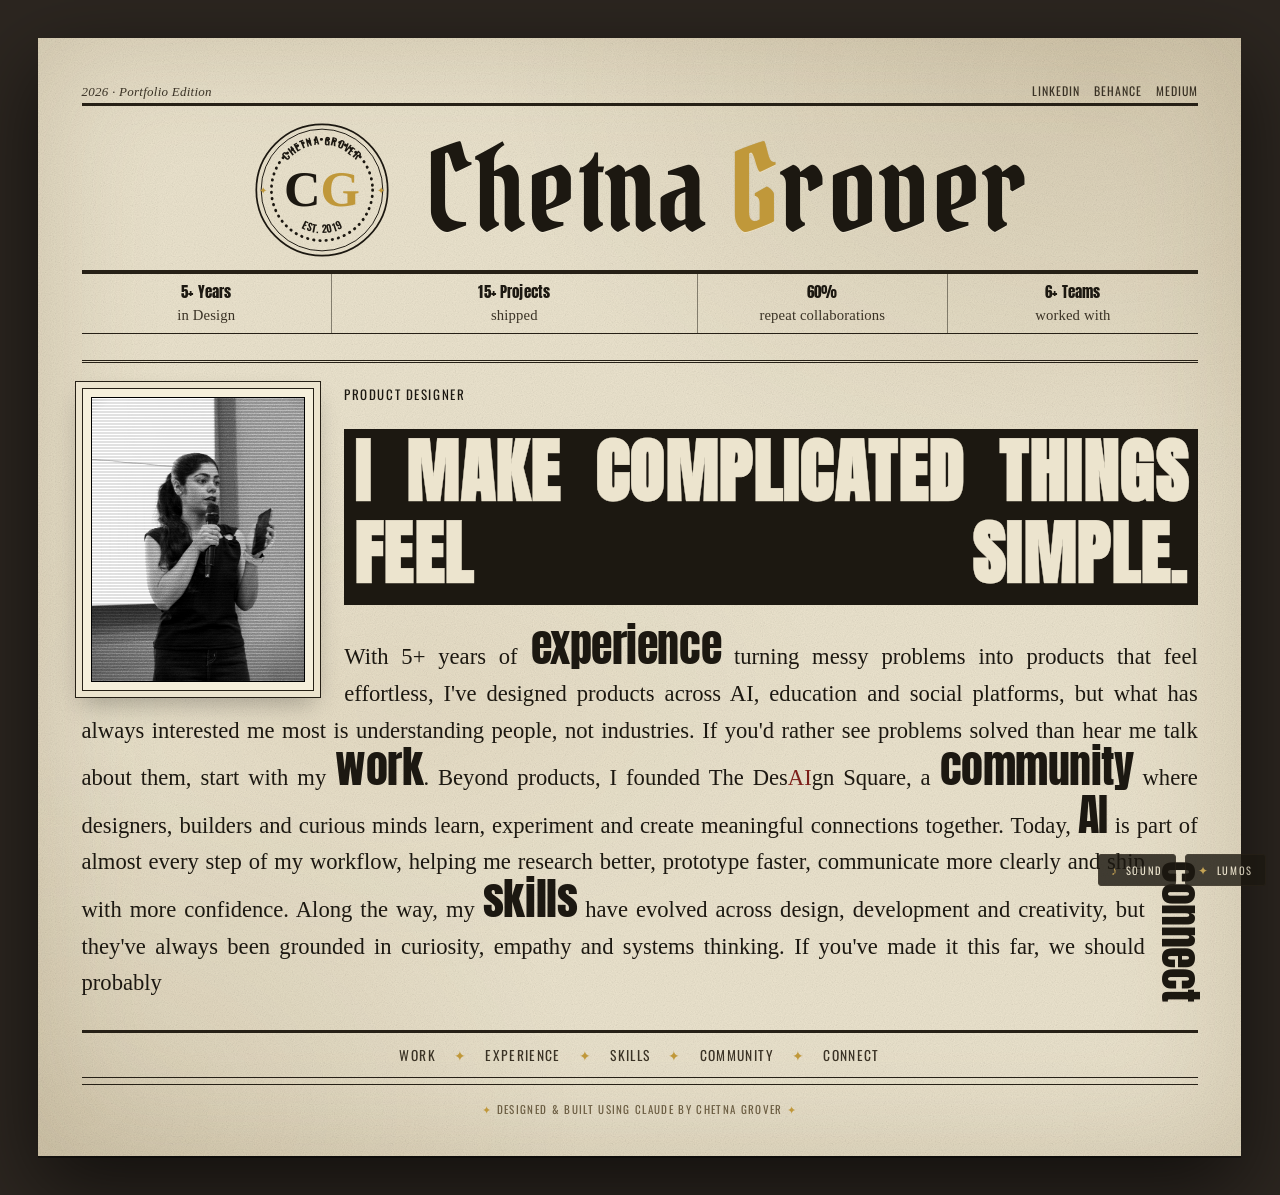
==== index.html @ 8e0775f3 "Widen the content cap so the closing line fills like the reference At the 1040px cap the tail wrappe" ====
<!DOCTYPE html>
<html lang="en">
<head>
<meta charset="UTF-8" />
<meta name="viewport" content="width=device-width, initial-scale=1.0" />
<title>Chetna Grover · Product Designer</title>
<meta name="description" content="Chetna Grover, product designer with 5+ years building digital products across startups. Founder of The DesAIgn Square; currently exploring AI prototyping." />
<link rel="preconnect" href="https://fonts.googleapis.com" />
<link rel="preconnect" href="https://fonts.gstatic.com" crossorigin />
<link rel="stylesheet" href="prophet.css?v=148" />
</head>
<body>
<main class="sheet">


  <!-- ================= HEADER: MASTHEAD + STATS ================= -->
  <header class="masthead">
    <div class="mast-micro">
      <span class="mm-left">2026 &middot; Portfolio Edition</span>
      <span class="mm-right">
        <a href="https://www.linkedin.com/in/chetnagrover/" target="_blank" rel="noopener">LinkedIn</a>
        <a href="https://www.behance.net/chetnagrover" target="_blank" rel="noopener">Behance</a>
        <a href="https://chetnagrover00.medium.com/" target="_blank" rel="noopener">Medium</a>
      </span>
    </div>
    <div class="nameplate">
      <a href="index.html" class="crest-link" aria-label="Chetna Grover, home"><span class="obj crest" style="width:clamp(64px,11.5vw,140px);height:auto" aria-hidden="true">
        <svg viewBox="0 0 130 130" class="cgseal">
          <defs>
            <path id="cgTop" d="M23,65 A42,42 0 0 1 107,65"/>
            <path id="cgBot" d="M25,65 A40,40 0 0 0 105,65"/>
          </defs>
          <circle class="ring" cx="65" cy="65" r="61"/>
          <circle class="ring thin" cx="65" cy="65" r="56.5"/>
          <circle class="beads" cx="65" cy="65" r="47"/>
          <text class="arc"><textPath href="#cgTop" startOffset="50%">CHETNA GROVER</textPath></text>
          <text class="arc"><textPath href="#cgBot" startOffset="50%">EST. 2019</textPath></text>
          <text class="star" x="10" y="65">✦</text>
          <text class="star" x="120" y="65">✦</text>
          <text class="mono" x="65" y="80">C<tspan class="g">G</tspan></text>
        </svg>
      </span></a>
      <h1><a class="mast-home" href="index.html">Chetna <span class="gild">G</span>rover</a></h1>
    </div>
    <div class="dateline">
      <div class="cell"><b>5+ Years</b><span class="sub">in Design</span></div>
      <div class="cell mid"><b>15+ Projects</b><span class="sub">shipped</span></div>
      <div class="cell"><b>60%</b><span class="sub">repeat collaborations</span></div>
      <div class="cell r"><b>6+ Teams</b><span class="sub">worked with</span></div>
    </div>
  </header>

  <!-- ================= THE FRONT PAGE - one flowing story ================= -->
  <section class="frontpage">

    <div class="frontlead">
     <figure class="photo figure fp-portrait">
        <div class="frame">
          <img class="living" src="me.jpg" alt="Chetna Grover speaking, mic in hand, at a DesAIgn Square session" />
        </div>
      </figure>
      <span class="kicker">Product Designer</span>
      <h2 class="lead-head"><span class="mark">I make complicated things feel simple.</span></h2>
      <div class="bigflow">
      <p class="ft">With 5+ years of <a class="huge" href="experience.html">experience</a> turning messy problems into products that feel effortless, I've designed products across AI, education and social platforms, but what has always interested me most is understanding people, not industries. If you'd rather see problems solved than hear me talk about them, start with my <a class="huge" href="projects.html">work</a>. Beyond products, I founded The Des<span style="color:var(--seal-red)">AI</span>gn Square, a <a class="huge" href="community.html">community</a> where designers, builders and curious minds learn, experiment and create meaningful connections together. Today, <a class="huge" href="ai.html">AI</a> is part of almost every step of my workflow, helping me research better, prototype faster, communicate more clearly and ship with more confidence. Along the way, my <a class="huge" href="skills.html">skills</a> have evolved across design, development and creativity, but they've always been grounded in curiosity, empathy and systems thinking. If you've made it this far, we should probably <a class="connect-portal" href="contact.html" aria-label="Connect, get in touch">connect</a></p>
      </div>
      <div class="clearall" aria-hidden="true"></div>
    </div>
  </section>

  <!-- ================= FOOTER ================= -->
  <nav class="indexbar" aria-label="More about me" style="margin-top:clamp(16px,2.4vw,28px)">
    <a href="projects.html">Work</a><span class="sep">✦</span>
    <a href="experience.html">Experience</a><span class="sep">✦</span>
    <a href="skills.html">Skills</a><span class="sep">✦</span>
    <a href="community.html">Community</a><span class="sep">✦</span>
    <a href="contact.html">Connect</a>
  </nav>

  <div class="colophon"><span class="star">✦</span> Designed &amp; built using Claude by Chetna Grover <span class="star">✦</span></div>

</main>
<script src="prophet.js?v=100" defer></script>
</body>
</html>
---- prophet.css ----
/* =====================================================================
   THE DAILY PROPHET - Portfolio Edition · shared stylesheet
   Chetna Grover · UI/UX Designer
   ---------------------------------------------------------------------
   Edit copy inside the HTML pages. Global look lives here.
   ===================================================================== */

@import url('https://fonts.googleapis.com/css2?family=Anton&family=Caveat:wght@400;600;700&family=Pirata+One&family=Old+Standard+TT:ital,wght@0,400;0,700;1,400&family=Oswald:wght@400;500;600;700&display=swap');

/* =====================================================================
   DESIGN SYSTEM - tokens
   ---------------------------------------------------------------------
   TYPE - three working voices, two reserved marks:
     --f-display  Anton .............. every large word (hero, headlines, nav)
     --f-serif    Old Standard TT .... body, taglines, drop-caps, emphasis
     --f-label    Oswald ............. small uppercase furniture (kickers, nav, buttons)
     --f-wordmark Pirata One ......... the masthead NAME only - a brand lockup
   COLOR - 2 papers · 3 inks (one hierarchy) · 1 rule · 2 accents (gold, red).
   The full reference lives in design-system.md.
   ===================================================================== */
:root{
  /* - Surfaces - */
  --paper:      #ece4ce;   /* base newsprint            */
  --paper-lit:  #f5efdb;   /* lifted paper / insets     */
  --paper-edge: #d6caa6;   /* stained torn edge         */

  /* - Ink : one text hierarchy (primary → tertiary) - */
  --ink:        #1c1811;   /* primary - headlines, key text */
  --ink-2:      #3a3225;   /* secondary - body copy         */
  --ink-3:      #6b5d42;   /* tertiary - captions, meta     */

  /* - Line - */
  --rule:       #262016;   /* every hairline & border   */

  /* - Accents : exactly two - */
  --gold:       #c0983a;   /* ornament: crest, stars, dividers, separators */
  --red:        #7c1f1a;   /* signal: the AI, wax seal, primary CTA */

  --measure: 1240px;         /* the page's fixed content width; it never grows past this. tuned so the
                                home closing line fills as a full justified row ending flush at "connect" */
  --cvw:     min(1vw, 11.3px); /* a vw unit that stops growing once content hits max-width, so type never over-scales on wide monitors */

  /* - Type - */
  --f-display:  "Anton", "Oswald", sans-serif;
  --f-serif:    "Old Standard TT", Georgia, "Times New Roman", serif;
  --f-label:    "Oswald", "Arial Narrow", sans-serif;
  --f-wordmark: "Pirata One", serif;

  /* ---- legacy aliases: map every old token onto the system above, so the
     whole codebase inherits the 3-voice / 2-accent system in one place ---- */
  --ink-soft:  var(--ink-2);
  --ink-faint: var(--ink-3);
  --oxblood:   var(--ink);        /* the redundant 4th near-black folds into ink */
  --seal-red:  var(--red);
  --f-mast:   var(--f-wordmark);
  --f-body:   var(--f-serif);
  --f-sc:     var(--f-label);
  --f-disp:   var(--f-serif);     /* was Playfair - now the one serif */
  --f-poster: var(--f-display);
  --f-slab:   var(--f-display);   /* was Alfa Slab - now Anton */
  --f-script: var(--f-serif);     /* Pinyon dropped - falls back to serif */
  --f-hand:   "Caveat", cursive;  /* handwriting - reserved for the easter-egg note */
}

*{box-sizing:border-box}
html{-webkit-text-size-adjust:100%}
body{
  margin:0;
  background:#2c2620;                /* dark desk the paper rests on */
  color:var(--ink);
  font-family:var(--f-body);
  font-size:19px;
  line-height:1.5;
  padding:clamp(14px,3vw,46px) clamp(10px,3vw,40px);
  -webkit-font-smoothing:antialiased;
  text-rendering:optimizeLegibility;
}

/* ---- the physical sheet ------------------------------------------- */
.sheet{
  position:relative;
  max-width:var(--measure);
  margin:0 auto;
  padding:clamp(20px,3.4vw,46px) clamp(18px,3.4vw,48px) clamp(28px,3vw,42px);
  background:
    /* stains + uneven aging */
    radial-gradient(120% 90% at 88% 4%, rgba(120,96,50,.16), transparent 42%),
    radial-gradient(90% 70% at 4% 96%, rgba(120,96,50,.14), transparent 46%),
    radial-gradient(60% 40% at 30% 60%, rgba(150,120,70,.06), transparent 60%),
    /* vignette to the torn edges */
    radial-gradient(140% 120% at 50% 50%, transparent 58%, rgba(90,70,38,.34)),
    var(--paper);
  box-shadow:
    0 2px 0 rgba(0,0,0,.35),
    0 30px 80px rgba(0,0,0,.6),
    inset 0 0 120px rgba(120,96,54,.22);
}
/* paper grain */
.sheet::before{
  content:"";position:absolute;inset:0;pointer-events:none;z-index:0;mix-blend-mode:multiply;opacity:.5;
  background-image:url("data:image/svg+xml,%3Csvg xmlns='http://www.w3.org/2000/svg' width='220' height='220'%3E%3Cfilter id='n'%3E%3CfeTurbulence type='fractalNoise' baseFrequency='0.9' numOctaves='2' stitchTiles='stitch'/%3E%3CfeColorMatrix type='saturate' values='0'/%3E%3C/filter%3E%3Crect width='100%25' height='100%25' filter='url(%23n)' opacity='0.5'/%3E%3C/svg%3E");
}
.sheet > *{position:relative;z-index:1}

/* ================= MASTHEAD ======================================== */
.masthead{text-align:center}
/* tiny incantation line above the wordmark */
.mast-micro{display:flex;align-items:baseline;justify-content:space-between;gap:1em;flex-wrap:wrap;
  font-family:var(--f-body);font-style:italic;color:var(--ink-soft);
  font-size:clamp(9px,calc(1.15 * var(--cvw)),13px);letter-spacing:.02em;padding-bottom:2px}
.mast-micro .the{font-family:var(--f-mast);font-style:normal;font-size:1.7em;line-height:.8;color:var(--ink)}
.mast-micro .mm-right{display:flex;gap:1.1em;font-style:normal}
.mast-micro .mm-right a{font-family:var(--f-sc);font-style:normal;text-transform:uppercase;
  letter-spacing:.08em;font-size:.92em;color:var(--ink-soft);text-decoration:none;
  border-bottom:1px solid transparent;transition:color .2s,border-color .2s}
.mast-micro .mm-right a:hover,.mast-micro .mm-right a:focus-visible{color:var(--seal-red);border-color:var(--seal-red)}
/* RETURN - a quiet "go back", matching the header links. Shown at every width on
   the pages that carry it; the home page has no return control and keeps its edition marker. */
.mast-micro .mm-ed{display:none}
.mast-return{display:inline-block;font-family:var(--f-sc);font-style:normal;text-transform:uppercase;
  letter-spacing:.08em;font-size:.92em;line-height:1;color:var(--ink-soft);text-decoration:none;
  border-bottom:1px solid transparent;transition:color .2s,border-color .2s,transform .18s ease}
.mast-return .rt-word::before{content:"\2190";margin-right:.5em;   /* a quiet back arrow */
  font-family:Georgia,"Times New Roman",serif;letter-spacing:0}
.mast-return:hover,.mast-return:focus-visible{color:var(--seal-red);border-color:var(--seal-red);transform:translateX(-3px)}
.mast-return .rt-dest{display:none}   /* label stays "RETURN" - no text change on hover */
.mast-return:focus-visible{outline:2px solid var(--gold);outline-offset:3px;border-bottom-color:transparent}

.nameplate{
  display:flex;align-items:center;justify-content:center;gap:clamp(10px,2.6vw,34px);
  border-top:3px solid var(--rule);border-bottom:3px solid var(--rule);
  padding:clamp(6px,1.2vw,14px) 0 clamp(4px,1vw,10px);
}
.crest{width:clamp(64px,11.5vw,140px);height:auto;flex:none;color:var(--ink)}
.crest .g{fill:var(--gold)}
/* the press-seal medallion - sized to stand with the nameplate */
.cgseal .ring{fill:none;stroke:currentColor;stroke-width:1.6}
.cgseal .ring.thin{stroke-width:.9}
.cgseal .beads{fill:none;stroke:currentColor;stroke-width:2.6;stroke-dasharray:.4 5.4;stroke-linecap:round}
.cgseal .arc{font-family:var(--f-label);font-weight:600;font-size:9.6px;letter-spacing:.5px;
  fill:currentColor;text-anchor:middle;text-transform:uppercase}
.cgseal .mono{font-family:var(--f-disp);font-weight:900;font-size:47px;fill:currentColor;text-anchor:middle}
.cgseal .mono .g{fill:var(--gold)}
.cgseal .star{font-size:9px;fill:var(--gold);text-anchor:middle;dominant-baseline:central}
.nameplate h1{
  margin:0;font-family:var(--f-mast);font-weight:400;
  font-size:clamp(40px,calc(10.4 * var(--cvw)),132px);line-height:.9;letter-spacing:.01em;
  color:var(--ink);
  text-shadow:0 1px 0 rgba(255,250,235,.35);
}
.nameplate h1 a.mast-home{color:inherit;text-decoration:none}
.nameplate h1 a.mast-home:hover .gild,.nameplate h1 a.mast-home:focus-visible .gild{color:var(--seal-red)}
.nameplate h1 .drop{color:var(--oxblood)}
.nameplate h1 .gild{color:var(--gold);text-shadow:0 1px 0 rgba(255,244,210,.5),0 0 1px rgba(120,90,20,.4)}

/* dateline strip under the nameplate */
.dateline{
  display:flex;flex-wrap:wrap;align-items:stretch;justify-content:space-between;
  border-top:1px solid var(--rule);border-bottom:1px solid var(--rule);
  font-family:var(--f-serif);font-size:clamp(11px,calc(1.3 * var(--cvw)),15.5px);letter-spacing:.01em;color:var(--ink-soft);
  margin-bottom:clamp(12px,2vw,26px);
}
.dateline .cell{padding:7px 10px;flex:1;min-width:120px}
.dateline .cell + .cell{border-left:1px solid rgba(36,31,22,.5)}
.dateline .cell b{font-family:var(--f-display);font-weight:400;color:var(--ink);letter-spacing:.01em}
.dateline .cell .sub{display:block}
.dateline .cell.mid{flex:1.5;text-align:center}

/* ================= RULES / DIVIDERS ================================ */
.rule{border:0;border-top:1px solid var(--rule);margin:0}
.rule.thick{border-top-width:3px}

/* ================= LABELS ========================================== */
.kicker{
  display:inline-block;font-family:var(--f-sc);letter-spacing:.2em;text-transform:uppercase;
  font-size:clamp(10px,calc(1.2 * var(--cvw)),13px);color:var(--oxblood);
}

/* ================= HEADLINES ======================================= */
.headline{
  font-family:var(--f-disp);font-weight:900;line-height:.94;color:var(--ink);
  letter-spacing:-.01em;margin:.12em 0 .1em;
  font-size:clamp(42px,calc(9.2 * var(--cvw)),116px);
}
.headline.mid{font-size:clamp(30px,calc(5.4 * var(--cvw)),68px)}
.headline .q{color:var(--oxblood)}
.deck{
  font-family:var(--f-body);font-style:italic;font-size:clamp(17px,calc(2.1 * var(--cvw)),23px);
  line-height:1.34;color:var(--ink-soft);max-width:52ch;margin:0 auto .2em;
}
.article{font-size:16.5px;line-height:1.56;color:var(--ink-soft);hyphens:auto;text-align:justify}
.article p{margin:0 0 .82em}
.article p + p{text-indent:1.2em}
.article a{color:var(--oxblood);text-underline-offset:2px}

/* ================= MOVING PHOTOGRAPH (signature) =================== */
.photo{
  position:relative;background:var(--paper-lit);
  border:1px solid var(--rule);
  box-shadow:0 0 0 6px var(--paper), 0 0 0 7px var(--rule), 0 12px 24px rgba(0,0,0,.28);
  padding:8px;
}
.photo .frame{position:relative;overflow:hidden;background:#100d08;
  border:1px solid #000;filter:grayscale(1) contrast(1.12) sepia(.32)}
.photo .frame img,.photo .frame svg{display:block;width:100%;height:auto}
/* real portrait photo - crop to a tidy portrait frame, kept on the face,
   and rendered in clean black & white (neutral, no sepia) */
.fp-portrait .frame{aspect-ratio:3/4;filter:grayscale(1) contrast(1.14) brightness(1.02)}
.fp-portrait .frame img{width:100%;height:100%;object-fit:cover;object-position:52% 20%}
.photo.fp-portrait:hover .frame{filter:grayscale(1) contrast(1.2) brightness(1.04)}
/* the "movement" - slow living sway on the portrait */
.photo .living{animation:sway 6.5s ease-in-out infinite;transform-origin:52% 55%}
/* film grain + old-photo scanlines over the frame */
.photo .frame::after{
  content:"";position:absolute;inset:0;pointer-events:none;mix-blend-mode:overlay;opacity:.5;
  background-image:url("data:image/svg+xml,%3Csvg xmlns='http://www.w3.org/2000/svg' width='140' height='140'%3E%3Cfilter id='g'%3E%3CfeTurbulence type='fractalNoise' baseFrequency='0.85' numOctaves='2'/%3E%3C/filter%3E%3Crect width='100%25' height='100%25' filter='url(%23g)'/%3E%3C/svg%3E");
  animation:grain .5s steps(3) infinite;
}
.photo .frame::before{
  content:"";position:absolute;inset:0;pointer-events:none;z-index:2;
  background:
    linear-gradient(rgba(0,0,0,0) 50%, rgba(0,0,0,.18) 50%) 0 0/100% 3px,
    radial-gradient(120% 90% at 50% 40%, transparent 55%, rgba(0,0,0,.5));
}

@keyframes sway{
  0%,100%{transform:translate(0,0) rotate(0deg) scale(1.05)}
  20%{transform:translate(-2.4%,1%) rotate(-1.1deg) scale(1.08)}
  45%{transform:translate(1%,-1.4%) rotate(.5deg) scale(1.06)}
  70%{transform:translate(2.2%,.9%) rotate(1.1deg) scale(1.075)}
  88%{transform:translate(-.8%,-.6%) rotate(-.4deg) scale(1.06)}}
@keyframes grain{0%{transform:translate(0,0)}20%{transform:translate(-4%,3%)}
  40%{transform:translate(3%,-2%)}60%{transform:translate(-2%,4%)}80%{transform:translate(4%,-3%)}
  100%{transform:translate(0,0)}}

/* ================= FRONT-PAGE LEAD GRID =========================== */
.lead{display:grid;grid-template-columns:minmax(0,320px) 1fr;gap:clamp(18px,2.4vw,34px);
  align-items:start;padding-top:clamp(12px,1.6vw,20px)}
.lead .figure{align-self:start}
/* essay variant (Editor's Column): wide article + narrow sidebar, desktop only.
   Below 820 it falls back to the stacked .lead rule automatically. */
@media (min-width:821px){ .lead.essay{grid-template-columns:1.7fr 1fr} }

/* ================= INDEX BAR (footer pointers) ==================== */
.indexbar{display:flex;flex-wrap:wrap;align-items:baseline;justify-content:center;gap:6px 18px;
  border-top:3px solid var(--rule);border-bottom:1px solid var(--rule);
  margin-top:clamp(18px,2.4vw,26px);padding:12px 6px;
  font-family:var(--f-sc);letter-spacing:.1em;text-transform:uppercase;font-size:clamp(11px,calc(1.2 * var(--cvw)),14px)}
.indexbar a{color:var(--ink-soft);text-decoration:none;white-space:nowrap}
.indexbar a:hover{color:var(--oxblood)}
.indexbar .sep{color:var(--gold)}

/* ================= GENERIC ARTICLE PAGE LAYOUT ==================== */
.pagehead{text-align:center;padding:clamp(6px,1vw,12px) 0 clamp(10px,1.6vw,18px)}
.masonry{display:grid;grid-template-columns:repeat(2,1fr);gap:clamp(20px,2.4vw,34px)}
.card{border-top:2px solid var(--rule);padding-top:12px}
.card .ct{font-family:var(--f-disp);font-weight:900;font-size:clamp(20px,calc(2.4 * var(--cvw)),26px);
  line-height:1.02;margin:0 0 .18em}
.card p{margin:0 0 .6em;font-size:16px;line-height:1.5;color:var(--ink-soft)}
.card a{color:var(--oxblood)}

/* skills ledger */
.ledger{display:grid;grid-template-columns:repeat(3,1fr);gap:0;border:2px solid var(--rule)}
.ledger h4{font-family:var(--f-sc);letter-spacing:.14em;text-transform:uppercase;color:var(--oxblood);
  font-size:13px;margin:0 0 .5em;border-bottom:1px solid var(--rule);padding-bottom:6px}
.ledger ul{list-style:none;margin:0;padding:0}
.ledger li{padding:6px 0;border-bottom:1px dotted rgba(36,31,22,.4);font-size:16.5px;
  display:flex;justify-content:space-between;align-items:baseline;gap:10px}
.ledger li:last-child{border-bottom:0}
.owl-list{list-style:none;margin:0;padding:0}
.owl-list li{border-bottom:1px solid rgba(36,31,22,.4);padding:14px 0}
.owl-list li:first-child{border-top:1px solid rgba(36,31,22,.4)}
.owl-list a{display:flex;justify-content:space-between;align-items:baseline;gap:14px;
  text-decoration:none;color:var(--ink)}
.owl-list .ll{font-family:var(--f-disp);font-weight:900;font-size:clamp(19px,calc(2.2 * var(--cvw)),24px)}
.owl-list li:hover .ll{color:var(--oxblood)}
.owl-list a::after{content:"☞";color:var(--oxblood);font-size:1.2em;opacity:0;transition:.2s}
.owl-list li:hover a::after{opacity:1}

/* wax seal */
.seal{width:118px;height:118px;margin:0 auto;position:relative;display:grid;place-items:center;
  border-radius:50%;color:var(--paper-lit);
  background:radial-gradient(circle at 38% 32%, #a23029, #7c1f1a 60%, #5c1512 100%);
  box-shadow:0 8px 20px rgba(60,10,8,.5), inset 0 3px 8px rgba(255,180,160,.4), inset 0 -8px 14px rgba(0,0,0,.4);
  font-family:var(--f-mast);font-size:44px;text-shadow:0 1px 1px rgba(0,0,0,.4);
  transform:rotate(-6deg)}
.seal::before{content:"";position:absolute;inset:9px;border-radius:50%;
  border:1.5px dashed rgba(255,220,210,.35)}

/* pull quote */
.pull{font-family:var(--f-disp);font-weight:700;font-style:italic;font-size:clamp(20px,calc(2.6 * var(--cvw)),30px);
  line-height:1.16;color:var(--ink);text-align:center;
  border-top:3px double var(--rule);border-bottom:3px double var(--rule);
  padding:.7em 0;margin:1em 0}

/* colophon */
.colophon{text-align:center;font-family:var(--f-sc);letter-spacing:.1em;text-transform:uppercase;
  font-size:11px;color:var(--ink-faint);padding-top:16px;margin-top:6px;border-top:1px solid var(--rule)}
.colophon .star{color:var(--gold)}
.center{text-align:center}
.spread{display:flex;justify-content:space-between;align-items:center;gap:14px;flex-wrap:wrap}

/* ================= HEADLINE-AS-NAVIGATION ========================= */
/* The front page IS the menu: each big bold headline is a link to a page. */
.story{position:relative;display:block;text-decoration:none;color:var(--ink);
  transition:background .25s}
.story .go{display:inline-flex;align-items:center;gap:7px;margin-top:.5em;
  font-family:var(--f-sc);letter-spacing:.14em;text-transform:uppercase;font-size:12px;color:var(--ink);
  border-bottom:1px solid var(--oxblood);padding-bottom:2px;transition:gap .2s}
.story .go::after{content:"☞";color:var(--oxblood)}
.story:hover .go{gap:12px}
.story:focus-visible{outline:2px solid var(--oxblood);outline-offset:3px}

/* ================= EXPRESSIVE DISPLAY TYPE ======================= */
/* Mixed-face, scattered headlines: wood-type + serif + script + outline. */
.exhead{color:var(--ink);line-height:.94;letter-spacing:-.005em;margin:.04em 0 .14em}
.exhead .l{display:block}
.exhead .md,.exhead .sm{line-height:1.04;margin:.04em 0}
.exhead .poster{font-family:var(--f-poster);font-weight:400;text-transform:uppercase;letter-spacing:.006em}
.exhead .serif{font-family:var(--f-disp);font-weight:900;text-transform:uppercase}
.exhead .script{font-family:var(--f-script);font-weight:400;color:var(--gold);letter-spacing:0;line-height:1}
.exhead .outline{color:transparent;-webkit-text-stroke:2.5px var(--ink);text-stroke:2.5px var(--ink)}
.exhead .lg{font-size:clamp(30px,calc(5 * var(--cvw)),70px)}
.exhead .sm{font-size:clamp(17px,calc(2.2 * var(--cvw)),28px)}
@media (max-width:520px){
  .exhead .outline{-webkit-text-stroke-width:1.6px;text-stroke-width:1.6px}
}

/* ---- EVIDENCE: images recovered by the investigation ---- */
.artifact{position:relative;background:var(--paper-lit);border:1px solid var(--rule);padding:9px;
  box-shadow:0 7px 18px rgba(40,30,16,.2);break-inside:avoid;margin:.2em 0 1.1em}
.artifact.tilt{transform:rotate(-1.6deg)}
.artifact figcaption{font-family:var(--f-body);font-style:italic;font-size:13px;color:var(--ink-faint);
  padding:8px 3px 2px;line-height:1.32}
.artifact figcaption b{font-family:var(--f-sc);font-style:normal;text-transform:uppercase;letter-spacing:.08em;
  font-size:11px;color:var(--ink);display:block}
/* a brass paperclip / pin holding the evidence */
.artifact .clip{position:absolute;top:-11px;left:22px;width:16px;height:34px;border:2.5px solid #9a8a63;
  border-radius:8px;background:transparent;transform:rotate(12deg);z-index:3;
  box-shadow:0 1px 2px rgba(0,0,0,.3)}

/* handwritten margin / correction note */
.hand{font-family:var(--f-hand);font-weight:600;color:var(--seal-red);font-size:20px;line-height:1.1;
  transform:rotate(-3deg);display:inline-block}

/* photographs come alive when looked at (the Prophet's signature) */
.photo{cursor:default}
.photo:hover .frame .living{animation-duration:3s}
.photo:hover .frame{filter:grayscale(1) contrast(1.18) sepia(.24)}

/* the expressive hero assembles line-by-line on load */
@media (prefers-reduced-motion:no-preference){
  .inv-headline .l{animation:riseIn .8s cubic-bezier(.2,.8,.2,1) both}
  .inv-headline .l:nth-child(1){animation-delay:.5s}
  .inv-headline .l:nth-child(2){animation-delay:.66s}
  .inv-headline .l:nth-child(3){animation-delay:.82s}
}

/* =====================================================================
   NAVIGATION PORTALS - dramatic newspaper typography that IS the nav.
   A paragraph introduces the idea; the portal celebrates it, elsewhere.
   ===================================================================== */
.portal{-webkit-column-span:all;column-span:all;display:block;text-decoration:none;color:var(--ink);
  position:relative;margin:.7em 0 .8em;padding:12px 0;transition:color .2s}
.portal:focus-visible{outline:2px solid var(--gold);outline-offset:6px}

.bigflow{position:relative;margin-top:clamp(8px,1.2vw,14px);
  border-top:1px solid var(--rule);padding-top:clamp(14px,1.9vw,22px)}
/* the prose - a shorter, airier measure, like reading a newspaper */
.bigflow .ft{margin:0;font-family:var(--f-body);
  font-size:clamp(18px,calc(2 * var(--cvw)),23px);line-height:1.62;text-align:justify;text-align-last:justify;hyphens:auto;color:var(--ink)}
/* an invisible float dropped to the paragraph's foot: only the last lines wrap around it,
   leaving the bottom-right pocket for the vertical "connect" word (sized/placed by JS) */
.connect-shim{float:right;visibility:hidden;pointer-events:none;width:1px;height:1px}
.bigflow .ft b{font-weight:700}

/* a photo floated into the text */
.fp-portrait{float:left;width:clamp(148px,18vw,208px);margin:7px 24px 8px 0}

/* the giant inline navigation words */
/* editorial nav words - printed ink, not hyperlinks. On hover the ink
   presses into the paper: no colour, no underline, no glow - a whisper of
   spread + a finger-press dimple. Release eases back slower than the press. */
.huge{font-family:var(--f-slab);font-weight:400;color:var(--ink);text-decoration:none;
  line-height:.82;letter-spacing:-.01em;white-space:nowrap;position:relative;
  display:inline-block;vertical-align:baseline;transform-origin:50% 62%;
  font-size:clamp(1.65em,calc(3.9 * var(--cvw)),2.85em);
  text-shadow:.006em 0 0 rgba(120,60,40,.05), -.005em .004em 0 rgba(40,55,95,.045);
  transition:transform .34s ease, text-shadow .34s ease}
.huge::before{content:"";position:absolute;left:-.16em;right:-.16em;top:.02em;bottom:.05em;z-index:-1;
  pointer-events:none;border-radius:47% 45% 46% 48%;
  background:radial-gradient(60% 56% at 50% 56%, rgba(46,34,16,.06), rgba(46,34,16,0) 72%);
  opacity:0;transition:opacity .34s ease}
.huge:hover{transform:scale(1.016) scaleY(.986) rotate(-.3deg);
  text-shadow:0 0 .02em currentColor, .007em 0 0 rgba(120,60,40,.08), -.006em .005em 0 rgba(40,55,95,.06);
  transition:transform .22s ease, text-shadow .22s ease}
.huge:hover::before{opacity:1;transition:opacity .22s ease}
.huge:focus-visible{outline:2px solid var(--gold);outline-offset:3px}
/* letterpress texture on the big editorial type - only once JS confirms the filter */
.inked .nameplate h1,
.inked .lead-head,
.inked .huge,
.inked .connect-portal{filter:url(#ink-press)}
@media (prefers-reduced-motion: reduce){
  .huge:hover,.connect-portal:hover{transform:none}
  .huge:hover::before,.connect-portal:hover::before{opacity:0}
}

/* front page: image floats left, CONNECT floats right into the bottom
   corner, prose wraps around both - one gap-free broadsheet block. */
.frontlead{border-top:3px double var(--rule);
  padding-top:clamp(14px,1.8vw,22px);margin-top:6px}
.frontlead::after{content:"";display:block;clear:both}
.frontlead .fp-portrait{float:left;width:clamp(168px,20vw,232px);
  margin:.15em clamp(20px,2.4vw,34px) .5em 0}
.frontlead .kicker{display:block;margin-bottom:5px;text-align:left}
.lead-head{display:flow-root;font-family:var(--f-slab);text-transform:uppercase;color:var(--ink);
  font-size:clamp(38px,calc(6.2 * var(--cvw)),86px);line-height:1.18;letter-spacing:.02em;
  text-align:justify;text-align-last:justify;text-justify:inter-character;margin:.35em 0 .34em}
.lead-head .mark{-webkit-text-stroke:.4px var(--paper)}
/* marker-highlight - heading reversed out of ink blocks; box-shadow spread keeps
   the block around the text without shifting the heading's placement */
.lead-head .mark{background:var(--ink);color:var(--paper);display:block;
  padding:.03em .14em .12em;
  -webkit-box-decoration-break:clone;box-decoration-break:clone}
/* CONNECT - the closing portal: vertical, in the bottom-right corner.
   A hidden shim float (JS) carves a pocket so the last lines wrap around it
   and the reader flows from "…we should probably" straight into "connect". */
.connect-portal{position:absolute;right:0;bottom:0;writing-mode:vertical-rl;text-orientation:mixed;
  font-family:var(--f-slab);text-decoration:none;transform-origin:60% 50%;
  color:var(--ink);line-height:.82;letter-spacing:-.01em;
  font-size:clamp(1.65em,calc(3.9 * var(--cvw)),2.85em);
  margin:0;
  text-shadow:.006em 0 0 rgba(120,60,40,.05), -.005em .004em 0 rgba(40,55,95,.045);
  transition:transform .34s ease, text-shadow .34s ease}
.connect-portal::before{content:"";position:absolute;left:.02em;right:.05em;top:-.14em;bottom:-.14em;z-index:-1;
  pointer-events:none;border-radius:46% 48% 45% 47%;
  background:radial-gradient(56% 60% at 46% 50%, rgba(46,34,16,.06), rgba(46,34,16,0) 72%);
  opacity:0;transition:opacity .34s ease}
.connect-portal:hover{transform:scale(1.016) scaleX(.986) rotate(-.3deg);
  text-shadow:0 0 .02em currentColor, .007em 0 0 rgba(120,60,40,.08), -.006em .005em 0 rgba(40,55,95,.06);
  transition:transform .22s ease, text-shadow .22s ease}
.connect-portal:hover::before{opacity:1;transition:opacity .22s ease}
.frontlead .bigflow{border-top:0;padding-top:0;margin-top:clamp(6px,1vw,12px)}
/* the closing line reads straight into the vertical CONNECT. At the capped
   width the last row fills as a full justified line ending flush at the word
   (text-align-last:justify, inherited). On narrower windows the sheet shrinks
   and the tail can drop to a lone "probably" that justify cannot stretch, so
   there we right-align it instead - it still lands flush against CONNECT. */
@media (min-width:761px) and (max-width:1160px){ .frontlead .bigflow .ft{text-align-last:right} }
.clearall{clear:both}
@media (max-width:760px){
  .frontlead{display:flex;flex-direction:column;padding-top:clamp(10px,3vw,16px)}
  .frontlead .fp-portrait{order:1;float:none;width:100%;max-width:232px;margin:0 auto clamp(14px,4vw,22px);align-self:center}
  .frontlead .kicker{order:2;margin-bottom:2px}
  .frontlead .lead-head{order:3;margin:.1em 0 .3em}
  .frontlead .bigflow{order:4}
  .bigflow .ft{padding-right:0}
  /* on phones the vertical portal reads awkwardly, so connect flows inline
     as the final emphasis word right after "…we should probably" */
  .connect-portal{float:none;position:static;display:inline-block;writing-mode:horizontal-tb;
    vertical-align:baseline;margin:0;
    font-size:clamp(1.65em,calc(3.9 * var(--cvw)),2.85em)}
}

@media (max-width:700px){
  .bigflow .ft{text-align:left;text-align-last:auto;hyphens:manual;line-height:1.78;max-width:none}
  .fp-portrait,.fp-artimg{width:132px;margin-bottom:6px}
}

/* =====================================================================
   DENSE FRONT PAGE - one broadsheet sheet, taken in almost at a glance.
   Portrait, story, navigation-as-headlines, image, quote & note all
   coexist in a tight grid - dense, not long.
   ===================================================================== */
/* ---- mobile: even 2×2 stats + unobtrusive ambient controls ---- */
@media (max-width:760px){
  /* the four stats as an even 2×2 grid, in reading order:
     [5+ Years, 15+ Projects] / [60%, 6+ Teams] */
  .masthead .dateline{display:grid;grid-template-columns:1fr 1fr;
    margin-bottom:clamp(10px,2.6vw,18px);text-align:center}
  .masthead .dateline .cell{flex:none;min-width:0;padding:8px 10px;
    display:flex;flex-direction:column;justify-content:center;border-left:0}
  .masthead .dateline .cell:nth-child(odd){border-right:1px solid rgba(36,31,22,.32)}   /* left column */
  .masthead .dateline .cell:nth-child(n+3){border-top:1px solid rgba(36,31,22,.32)}     /* bottom row  */
}

.frontpage{margin-top:4px}
.wellcol{min-width:0;padding:18px clamp(16px,2.2vw,30px) 4px 0}

/* two stories side by side inside the well */
.twoup{display:grid;grid-template-columns:1fr 1fr;gap:0;
  border-top:1px solid var(--rule);margin-top:16px;padding-top:4px}
.twoup > .story{padding:14px 0}
.twoup > .story:first-child{padding-right:clamp(14px,1.8vw,22px)}
.twoup > .story:last-child{border-left:1px solid rgba(36,31,22,.42);padding-left:clamp(14px,1.8vw,22px)}

/* small standalone editorial ornament (fleuron), not fantasy */
.fleuron{color:var(--gold);text-align:center;font-size:15px;padding:6px 0}

/* ================= ICONIC OBJECTS (engraved ink ornaments) ======== */
.obj{display:inline-block;color:var(--ink);vertical-align:middle}
.obj svg{display:block;width:100%;height:100%;overflow:visible}
.obj svg [fill=none],.obj svg .ln{fill:none;stroke:currentColor;stroke-width:2.4;
  stroke-linecap:round;stroke-linejoin:round}
.obj svg .fill{fill:currentColor;stroke:none}
.obj svg .g{fill:var(--gold);stroke:none}

/* ================= "CONTINUED / TURN OVER" DEVICES =============== */
.contbox{border:2px solid var(--rule);text-align:center;padding:12px 14px;
  font-family:var(--f-disp);font-weight:900;line-height:1.05;font-size:clamp(17px,calc(2 * var(--cvw)),22px);
  color:var(--ink)}
.contbox a{color:var(--oxblood);text-decoration:none}
.contbox .sm{display:block;font-family:var(--f-sc);font-weight:400;letter-spacing:.16em;
  text-transform:uppercase;font-size:11px;color:var(--ink-faint);margin-bottom:5px}

/* ================= RESPONSIVE ===================================== */
@media (max-width:900px){
  .wellcol{padding:16px 0 4px}
}
@media (max-width:620px){
  .twoup{grid-template-columns:1fr}
  .twoup > .story:first-child{padding-right:0;border-bottom:1px solid rgba(36,31,22,.42)}
  .twoup > .story:last-child{border-left:0;padding-left:0}
}
@media (max-width:820px){
  body{font-size:18px;padding:8px}
  .lead{grid-template-columns:1fr}
  .lead .figure{max-width:360px;margin:0 auto}
  .masonry{grid-template-columns:1fr}
  .ledger{grid-template-columns:1fr}
  .dateline .cell.mid{order:-1;flex-basis:100%}
}
@media (max-width:600px){
  /* justified columns river badly on phones - read left-aligned instead */
  .article{text-align:left;hyphens:manual}
}

@media (prefers-reduced-motion:reduce){
  .photo .living,.photo .frame::after,.blink{animation:none}
  *{scroll-behavior:auto}
}

/* ================= ACCENT TUNING (gold reserved, per the plates) === */
/* Body ink carries the design; gold appears only where the paper gilds. */
.story .go{border-bottom-color:var(--gold)}
.story .go::after{color:var(--gold)}
.indexbar a:hover{color:var(--gold)}
.article a,.card a,.boxed a,.contbox a{color:var(--ink);
  text-decoration:underline;text-decoration-color:var(--gold);text-decoration-thickness:1px;text-underline-offset:2px}
.owl-list li:hover .ll{color:var(--gold)}
.seal{background:radial-gradient(circle at 38% 32%, #a23029, var(--seal-red) 60%, #5c1512 100%)}
/* Oswald labels are condensed - a touch less tracking reads better */
.kicker,.byline,.paper-nav a,.teaser .tk,.teaser .more,.owlbtn,.backlink,
.dinkus,.obj-kicker,.ledger h4,.crosshead,.adbox .adtag,.classmini .ct,
.weatherbox .wt,.crossword .ct,.colophon{letter-spacing:.12em}

/* =====================================================================
   LUMOS - dark-parchment mode, a wand light, a wand cursor
   + hover-reveal annotations + page-turn transitions (built in prophet.js)
   ===================================================================== */
body{transition:background-color .6s ease}
.sheet{transition:box-shadow .6s ease}

/* Lumos = a dark room. The whole page goes dark; only the area the wand
   points at is revealed. The paper keeps its real (light) colours, so the
   wand feels like a torch sweeping across an actual newspaper. Pure delight. */
#lumos-veil{position:fixed;inset:0;z-index:45;pointer-events:none;opacity:0;transition:opacity .55s ease;
  background:radial-gradient(circle 210px at var(--mx,50%) var(--my,50%),
    rgba(8,6,4,0) 64px, rgba(8,6,4,.5) 126px, rgba(5,4,3,.988) 206px)}
body.lumos #lumos-veil{opacity:1}
body.lumos #lumos-toggle{border-color:var(--gold);box-shadow:0 0 14px rgba(226,189,102,.5)}

/* the wand cursor (in Lumos) */
body.lumos, body.lumos a, body.lumos button, body.lumos .portal{
  cursor:url("data:image/svg+xml,%3Csvg xmlns='http://www.w3.org/2000/svg' width='30' height='30'%3E%3Cline x1='5' y1='25' x2='23' y2='7' stroke='%23caa24c' stroke-width='2.6' stroke-linecap='round'/%3E%3Ccircle cx='23' cy='7' r='2.7' fill='%23ffe9b0'/%3E%3C/svg%3E") 23 7, auto}

/* the warm pool of wand-light (JS moves it) */
#wandlight{position:fixed;left:50%;top:50%;width:min(64vw,640px);aspect-ratio:1;margin:0;
  transform:translate(-50%,-50%);border-radius:50%;pointer-events:none;z-index:40;opacity:0;
  transition:opacity .55s ease;mix-blend-mode:screen;
  background:radial-gradient(circle, rgba(255,224,164,.34), rgba(255,190,95,.12) 28%, transparent 60%)}
body.lumos #wandlight{opacity:1}

/* the Lumos toggle */
#lumos-toggle{position:fixed;bottom:14px;right:14px;z-index:70;display:inline-flex;align-items:center;gap:7px;
  font-family:var(--f-sc);letter-spacing:.16em;text-transform:uppercase;font-size:10.5px;
  color:var(--paper);background:var(--ink);border:1px solid var(--rule);border-radius:3px;padding:7px 12px;
  cursor:pointer;opacity:.8;transition:opacity .2s,background .5s,color .5s}
#lumos-toggle:hover{opacity:1}
#lumos-toggle .ico{color:var(--gold);font-size:12px;line-height:1}

/* the ambient-sound mute control (beside Lumos, bottom-right) */
#sound-toggle{position:fixed;bottom:14px;right:104px;z-index:70;display:inline-flex;align-items:center;gap:7px;
  font-family:var(--f-sc);letter-spacing:.16em;text-transform:uppercase;font-size:10.5px;
  color:var(--paper);background:var(--ink);border:1px solid var(--rule);border-radius:3px;padding:7px 12px;
  cursor:pointer;opacity:.62;transition:opacity .2s,background .5s,color .5s}
#sound-toggle:hover{opacity:1}
#sound-toggle.on{opacity:.82}
#sound-toggle .ico{position:relative;color:var(--ink-soft);font-size:12px;line-height:1}
#sound-toggle.on .ico{color:var(--gold)}
#sound-toggle:not(.on) .ico::after{content:"";position:absolute;left:-2px;top:50%;width:17px;height:1.5px;
  background:var(--seal-red);transform:rotate(-22deg);transform-origin:center}
body.lumos #sound-toggle.on{border-color:var(--gold);box-shadow:0 0 12px rgba(226,189,102,.4)}

/* mobile: shrink the ambient toggles, split them to opposite bottom corners so
   neither floats over the reading column, and give the page room so the end of
   the content clears them */
@media (max-width:760px){
  #sound-toggle,#lumos-toggle{bottom:10px;font-size:9px;padding:5px 9px;letter-spacing:.12em;opacity:.6}
  #lumos-toggle{right:10px}
  #sound-toggle{left:10px;right:auto}
  .sheet{padding-bottom:clamp(54px,15vw,70px)}
}

/* ===== editorial page-turn (a folding paper leaf, driven by JS) ===== */
/* the paper veil that lets the surrounding page fade to texture as a headline is chosen */
#turnfade{position:fixed;inset:0;z-index:80;pointer-events:none;opacity:0;
  background:var(--paper-lit);
  background-image:radial-gradient(120% 82% at 50% 32%, transparent 52%, rgba(60,45,20,.07));
  transition:opacity .34s ease}
body.turning #turnfade{opacity:.52}

/* the clicked headline: a quick press, then it grows into the focus, lifted
   above the fading page (no colour change - it is still ink on paper) */
.turn-press{position:relative;z-index:84;transform:scale(.965) !important;
  transition:transform .12s ease !important}
.turn-grow{position:relative;z-index:84;transform:scale(1.12) !important;
  transition:transform .24s cubic-bezier(.3,.7,.2,1) !important}
.turn-grow::before{opacity:0 !important}

/* the newspaper leaf that folds over / peels away on its left spine.
   Parked invisible (opacity:0) and shown instantly while a turn is in flight,
   so there is never a fade - only the fold. */
#pageturn{position:fixed;inset:0;z-index:92;pointer-events:none;opacity:0;
  transform-origin:0% 50%;transform:perspective(1800px) rotateY(-104deg);
  background:linear-gradient(100deg, rgba(0,0,0,.13), rgba(0,0,0,0) 15%), var(--paper-lit)}
#pageturn.down{opacity:1;box-shadow:0 0 70px rgba(20,14,6,.26)}
/* faint printed-column rules + a soft sheen so the leaf reads as newsprint, not a blank card */
#pageturn::before{content:"";position:absolute;inset:0;pointer-events:none;opacity:.5;
  background:
    repeating-linear-gradient(90deg, rgba(60,45,20,.05) 0 1px, rgba(60,45,20,0) 1px 33.33%),
    linear-gradient(116deg, rgba(255,251,240,.32), rgba(255,251,240,0) 42%)}
/* a shadow that gathers along the spine as the page bends */
#pageturn::after{content:"";position:absolute;inset:0;pointer-events:none;
  background:linear-gradient(100deg, rgba(20,14,6,.20), rgba(20,14,6,0) 32%)}

/* step 5 - the arrived page settles like paper coming to rest */
@keyframes paperSettle{0%{transform:translateY(-3px)}62%{transform:translateY(1px)}100%{transform:translateY(0)}}
body.settling .sheet{animation:paperSettle .15s ease-out}
@media (prefers-reduced-motion: reduce){ body.settling .sheet{animation:none} }

@media (prefers-reduced-motion:reduce){
  #wandlight{display:none}
}

/* ================= MOTION: the paper prints in ==================== */
/* Micro-interactions that make the hidden navigation discoverable, and an
   orchestrated page-load "printing" sequence. All disabled for reduced-motion. */

/* --- hover: every gateway earns a clear, quiet affordance --- */
.story .kick,.story .go,.adbox,.classmini a,.owl-list .ll{transition:color .2s ease, gap .2s ease, background .25s ease, transform .25s ease}
.twoup > .story:hover,.wellcol > .story.sm:hover,.railcol .story:hover{background:rgba(120,96,50,.07)}
.card{transition:border-color .25s ease}
.card:hover{border-top-color:var(--gold)}

/* --- scroll reveal (JS adds .js on <html>, .in when in view) --- */
.js .reveal{opacity:0;transform:translateY(16px)}
.js .reveal.in{opacity:1;transform:none;
  transition:opacity .7s ease, transform .7s cubic-bezier(.2,.82,.2,1)}

@media (prefers-reduced-motion:no-preference){
  /* the sheet lands on the desk */
  .sheet{animation:paperIn .7s cubic-bezier(.2,.7,.2,1) both}
  /* the masthead stamps in like fresh ink */
  .masthead .nameplate{animation:stampIn .85s cubic-bezier(.2,.8,.2,1) both .12s}
  .masthead .mast-micro{animation:fadeIn .8s ease both .38s}
  .masthead .dateline{animation:fadeIn .7s ease both .58s}
  /* a rule draws across under the masthead / page head */
  .masthead + .rule,.pagehead + .rule.thick{transform-origin:left center;animation:drawRule .7s cubic-bezier(.5,0,.2,1) both .5s}
  /* interior page heads rise in staggered */
  .pagehead .kicker{animation:riseIn .7s cubic-bezier(.2,.8,.2,1) both .15s}
  .pagehead .headline{animation:riseIn .8s cubic-bezier(.2,.8,.2,1) both .26s}
  .pagehead .deck{animation:riseIn .8s cubic-bezier(.2,.8,.2,1) both .4s}
}
@keyframes paperIn{from{opacity:0;transform:translateY(14px) scale(.994)}to{opacity:1;transform:none}}
@keyframes stampIn{0%{opacity:0;transform:translateY(-9px) scale(1.05);filter:blur(1.6px)}
  55%{opacity:1;filter:blur(0)}100%{opacity:1;transform:none}}
@keyframes fadeIn{from{opacity:0}to{opacity:1}}
@keyframes riseIn{from{opacity:0;transform:translateY(15px)}to{opacity:1;transform:none}}
@keyframes drawRule{from{transform:scaleX(0)}to{transform:scaleX(1)}}

/* ================= PRINT ========================================== */
@media print{
  body{background:#fff;padding:0}
  .sheet{box-shadow:none;max-width:none}
  .sheet::before,.photo .frame::after,.photo .frame::before{display:none}
  .teaser:hover{background:none}
}

/* ===================================================================
   ANONYMOUS TIP - an owl drops a sealed note onto the front page.
   The envelope rests inside the article; click to unfold the letter.
   =================================================================== */
.anon-note{position:absolute;top:42%;left:45%;z-index:40;
  --w:clamp(148px,17vw,206px);--rot:-4deg;width:var(--w);
  opacity:0;visibility:hidden;transition:opacity .8s ease;
  perspective:760px}
.anon-note.placed{opacity:1;visibility:visible}
.anon-note.dismiss{opacity:0}

.anon-env{position:relative;width:var(--w);height:calc(var(--w) * .66);
  transform:rotate(var(--rot));transform-origin:50% 62%;
  transition:transform .28s ease, filter .28s ease;
  filter:drop-shadow(3px 6px 8px rgba(24,16,6,.34));cursor:pointer;
  transform-style:preserve-3d}
.anon-note.placed .anon-env:hover{
  transform:rotate(var(--rot)) translateY(-3px);
  filter:drop-shadow(4px 11px 15px rgba(24,16,6,.44))}

/* the envelope front pocket - warm, worn parchment */
.anon-face{position:absolute;inset:0;z-index:2;border-radius:3px;
  background:linear-gradient(158deg,#efe5ca 0%,#e4d5b1 58%,#d7c599 100%);
  border:1px solid rgba(92,66,30,.42);
  box-shadow:inset 0 0 20px rgba(120,90,40,.22), inset 0 -7px 12px rgba(120,90,40,.16);
  overflow:hidden}
.anon-face::after{content:"";position:absolute;inset:0;pointer-events:none;
  mix-blend-mode:multiply;
  background:radial-gradient(130% 100% at 50% 20%, transparent 58%, rgba(80,55,20,.20)),
    radial-gradient(6px 6px at 2% 30%, rgba(80,55,20,.25), transparent 70%),
    radial-gradient(7px 7px at 99% 72%, rgba(80,55,20,.22), transparent 70%)}
.anon-seam{position:absolute;inset:0;width:100%;height:100%;opacity:.55;pointer-events:none}
.anon-seam path{fill:none;stroke:rgba(92,66,30,.5);stroke-width:1;vector-effect:non-scaling-stroke}

/* the closed top flap (folds open on click) */
.anon-flap{position:absolute;left:0;top:0;width:100%;height:58%;z-index:3;
  transform-origin:50% 0;transform:rotateX(0);
  transition:transform .75s cubic-bezier(.5,0,.2,1)}
.anon-flap svg{display:block;width:100%;height:100%}
.anon-flap polygon{fill:#e8d9b6;stroke:rgba(92,66,30,.42);stroke-width:1;vector-effect:non-scaling-stroke}

/* dark red wax seal, riding on the flap */
.anon-seal{position:absolute;left:50%;top:86%;width:calc(var(--w) * .2);height:calc(var(--w) * .2);
  transform:translate(-50%,-50%);transition:opacity .35s ease}
.anon-seal i{position:absolute;inset:0;border-radius:50%;display:block;
  background:radial-gradient(circle at 36% 32%, #b0413400, #b04134 3%, #7c1f1a 56%, #531410 100%);
  box-shadow:0 2px 3px rgba(0,0,0,.42), inset 0 0 7px rgba(255,180,150,.28), inset 0 -3px 4px rgba(0,0,0,.35);
  transition:box-shadow .28s ease}
.anon-seal i::after{content:"";position:absolute;inset:24%;border-radius:50%;
  border:1px solid rgba(36,8,6,.5)}
.anon-seal i::before{content:"";position:absolute;left:47%;top:9%;width:2px;height:82%;
  background:linear-gradient(rgba(38,10,8,.7),rgba(38,10,8,.15));transform:rotate(9deg);
  opacity:0;transition:opacity .3s ease .1s}
.anon-note.placed .anon-env:hover .anon-seal i{box-shadow:0 2px 4px rgba(0,0,0,.42), inset 0 0 9px rgba(255,205,180,.5), inset 0 -3px 4px rgba(0,0,0,.35)}

/* handwritten sender */
.anon-label{position:absolute;left:14%;bottom:13%;z-index:4;
  font-family:var(--f-hand),cursive;color:#3a2a16;opacity:.9;
  font-size:calc(var(--w) * .115);transform:rotate(-3deg);pointer-events:none}

/* the letter that unfolds up out of the envelope */
.anon-letter{position:absolute;left:50%;bottom:30%;z-index:1;width:112%;
  transform:translate(-50%,0) rotateX(-90deg);transform-origin:50% 100%;
  opacity:0;pointer-events:none;
  transition:transform .75s cubic-bezier(.5,0,.2,1), opacity .35s ease .12s;
  background:linear-gradient(#f4ecd6,#ece0c2);border:1px solid rgba(92,66,30,.34);
  border-radius:2px;box-shadow:0 7px 16px rgba(24,16,6,.3);
  padding:calc(var(--w) * .1) calc(var(--w) * .09) calc(var(--w) * .085)}
.anon-crease{position:absolute;left:6%;right:6%;top:50%;height:1px;
  background:rgba(120,90,40,.22);pointer-events:none}
.anon-eyebrow{margin:0 0 .55em;text-align:center;color:var(--seal-red);
  font-family:var(--f-sc),sans-serif;text-transform:uppercase;font-weight:600;
  letter-spacing:.2em;font-size:calc(var(--w) * .062)}
.anon-lead{margin:.1em 0 1.1em;text-align:center;color:#241a0e;
  font-family:var(--f-disp),serif;line-height:1.34;font-size:calc(var(--w) * .086)}
.anon-hand{margin:0;text-align:center;color:#3a2a16;
  font-family:var(--f-hand),cursive;font-size:calc(var(--w) * .13);transform:rotate(-1.5deg)}

/* OPEN - flap folds back, seal cracks, letter rises and flattens */
.anon-note.open .anon-flap{transform:rotateX(172deg)}
.anon-note.open .anon-seal i::before{opacity:1}
.anon-note.open .anon-letter{transform:translate(-50%,-98%) rotateX(0);opacity:1;pointer-events:auto;z-index:6}

/* drop-in when the owl releases it */
.anon-note.dropping .anon-env{animation:anonDrop 1s cubic-bezier(.3,.7,.3,1) both}
@keyframes anonDrop{
  0%{transform:translateY(-52px) rotate(-13deg);opacity:0}
  25%{opacity:1}
  72%{transform:translateY(3px) rotate(-2deg)}
  100%{transform:translateY(0) rotate(var(--rot))}}
.anon-note.fade .anon-env{filter:drop-shadow(3px 6px 8px rgba(24,16,6,.34))}

/* ---- the owl ---- */
#anon-owl{position:fixed;left:0;top:0;width:clamp(116px,12vw,168px);z-index:58;
  pointer-events:none;will-change:transform;
  filter:drop-shadow(2px 10px 12px rgba(20,14,6,.26));
  animation:owlFly 5.2s cubic-bezier(.4,.06,.5,1) forwards}
#anon-owl svg{display:block;width:100%;height:auto;overflow:visible}
/* Hedwig - a cute snowy owl: amber eyes, charcoal wings, bearing the letter */
#anon-owl .ow-body{fill:#fbfbf9;stroke:#2c2824;stroke-width:2.4;stroke-linejoin:round}
#anon-owl .ow-wingdark{fill:#3c424a;stroke:#23272c;stroke-width:2.4;stroke-linejoin:round}
#anon-owl .ow-wingtex path{fill:none;stroke:#8b929a;stroke-width:2;stroke-linecap:round;opacity:.85}
#anon-owl .ow-iris{fill:#f2a91f;stroke:#8a5a12;stroke-width:1.6}
#anon-owl .ow-pupil{fill:#1a1512}
#anon-owl .ow-catch{fill:#ffffff}
#anon-owl .ow-lid{fill:#2c2824}
#anon-owl .ow-beak{fill:#f6b21f;stroke:#a86e15;stroke-width:1.6;stroke-linejoin:round}
#anon-owl .ow-tex path{fill:none;stroke:#c2c6ca;stroke-width:1.8;stroke-linecap:round}
#anon-owl .ow-foot path{fill:none;stroke:#f2a81f;stroke-width:3.4;stroke-linecap:round}
#anon-owl .ow-env{fill:#efdcb3;stroke:#7a5f2c;stroke-width:1.8}
#anon-owl .ow-envflap{fill:none;stroke:#7a5f2c;stroke-width:1.5;stroke-linejoin:round}
#anon-owl .ow-wax{fill:#7c1f1a;stroke:#531410;stroke-width:1.2}
#anon-owl .ow-waxh{fill:#f0e2c8;font-family:var(--f-disp),serif;font-weight:700;font-size:9px}
#anon-owl .ow-parcel{transition:opacity .35s ease}
#anon-owl.released .ow-parcel{opacity:0}
#anon-owl .ow-wingdark{transform-box:fill-box}
#anon-owl .ow-wingdark.l{transform-origin:82% 8%;animation:owlFlapL .5s ease-in-out infinite}
#anon-owl .ow-wingdark.r{transform-origin:18% 8%;animation:owlFlapR .5s ease-in-out infinite}
@keyframes owlFlapR{0%,100%{transform:rotate(3deg)}50%{transform:rotate(-7deg)}}
@keyframes owlFlapL{0%,100%{transform:rotate(-3deg)}50%{transform:rotate(7deg)}}
@keyframes owlFly{
  0%{transform:translate(-26vw,-8vh) rotate(-5deg)}
  28%{transform:translate(14vw,8vh) rotate(-3deg)}
  50%{transform:translate(39vw,30vh) rotate(0deg)}
  60%{transform:translate(47vw,40vh) rotate(3deg)}
  72%{transform:translate(55vw,26vh) rotate(-2deg)}
  100%{transform:translate(128vw,-12vh) rotate(-7deg)}}

@media (prefers-reduced-motion: reduce){
  .anon-flap,.anon-letter,.anon-env{transition-duration:.35s}
  #anon-owl{display:none}
}
.clip-head{font-family:var(--f-slab);text-transform:uppercase;text-align:center;
  font-size:clamp(25px,calc(3.7 * var(--cvw)),42px);line-height:.98;letter-spacing:.006em;margin:.06em 0 .1em;color:var(--ink)}

/* ===================================================================
   THE DesAIgn SQUARE - front-page composition
   Grid: [ THE + DESAIGN | photo ] up top, then SQUARE as a full-width
   banner filling the row beneath, then the tagline and full-width story.
   =================================================================== */
.ai{color:var(--red)}
.ff{display:grid;
  grid-template-columns:minmax(0,1.14fr) minmax(0,1fr);
  grid-template-areas:
    "head  photo"
    "body  body";
  column-gap:clamp(12px,1.5vw,22px);
  align-items:stretch;
  margin-top:clamp(4px,.8vw,10px)}

/* THE / DESAIGN / SQUARE - stacked wood-type, each word on its own ruled line
   (the Daily Prophet front-page treatment): big, tight to the photo, the
   hairline rules giving each word room so they never read as overlapping. */
.ff-head{grid-area:head;align-self:start;margin:0;font-family:var(--f-display);
  text-transform:uppercase;color:var(--ink);line-height:.92;letter-spacing:.004em}
.ff-head > span{display:block;white-space:nowrap;padding-bottom:.06em}
.ff-head > span + span{border-top:2px solid var(--rule);margin-top:.05em;padding-top:.1em}
.ff-the{font-size:clamp(28px,calc(4.6 * var(--cvw)),74px);letter-spacing:.02em;color:var(--ink-2)}
.ff-mid{font-size:clamp(52px,calc(10.6 * var(--cvw)),150px)}
.ff-out{font-size:clamp(52px,calc(10.6 * var(--cvw)),150px);
  -webkit-text-stroke:clamp(2px,.4vw,4.5px) var(--ink);color:transparent}

/* the living photo - scaled up to fill the full height of the words beside it */
.ff-photo{grid-area:photo;align-self:stretch;float:none;margin:0;width:100%}
.ff-photo .frame{height:100%}
.ff-photo .frame img{width:100%;height:100%;object-fit:cover;object-position:50% 40%}

.ff-body{grid-area:body}

/* the full-width, two-column story */
.ff-story{columns:2;column-gap:clamp(30px,3.6vw,54px);column-rule:1px solid var(--rule);
  border-top:3px double var(--rule);padding-top:clamp(16px,2vw,24px);margin-top:clamp(18px,2.4vw,30px);
  font-family:var(--f-serif);font-size:clamp(15px,calc(1.5 * var(--cvw)),17px);line-height:1.55;
  text-align:justify;hyphens:auto;color:var(--ink)}
.ff-story p{margin:0 0 .72em}
.ff-story em{font-style:italic}
.ff-dropcap,.ff-story .ff-dropcap{float:left;font-family:var(--f-display);text-transform:uppercase;
  font-size:3em;line-height:.66;padding:.04em .12em 0 0;color:var(--ink)}

.ff-eq{position:relative;width:fit-content;max-width:100%;
  font-family:var(--f-serif);font-style:italic;text-align:center;color:var(--ink);
  font-size:clamp(19px,calc(2.5 * var(--cvw)),32px);line-height:1.25;margin:clamp(10px,1.4vw,16px) auto 0}
/* typography morph: the flying letters lift above the surrounding page */
.ff-eq.eq-morphing{z-index:6}
.eq-fly{position:absolute;left:0;top:0;white-space:pre;pointer-events:none;
  font:inherit;color:var(--ink);line-height:1;z-index:4;
  will-change:transform,opacity;transform-origin:50% 55%;
  text-shadow:0 1px 0 rgba(255,250,235,.25)}
/* the hidden two-line reveal, measured then covered by the flying clones */
.eq-target{position:absolute;left:0;right:0;top:50%;transform:translateY(-50%);
  text-align:center;font:inherit;line-height:1.06;pointer-events:none;z-index:2}
.eq-target .eq-tl{display:block;white-space:nowrap}
.ff-eq .op{font-style:normal;font-family:var(--f-display);color:var(--gold);padding:0 .04em}
.ff-eq .op.eq{color:var(--red)}
/* the morph stays a hidden surprise - it reads as ordinary text and is found by
   hovering, tapping or focusing it. Only a quiet pointer cursor hints at a reward. */
.ff-eq[data-eqmorph]{cursor:pointer}

.ff-join{display:flex;align-items:stretch;justify-content:center;flex-wrap:wrap;gap:12px;
  margin-top:clamp(12px,1.6vw,18px);border-top:3px double var(--rule);padding-top:14px}
.ff-qr{flex:none;line-height:0;background:var(--paper-lit);padding:6px;
  border:1px solid rgba(90,66,30,.45);align-self:center}
.ff-qr img{display:block;width:82px;height:auto}
.ff-btn{flex:1 1 auto;display:flex;flex-direction:column;justify-content:center;
  font-family:var(--f-label);text-transform:uppercase;letter-spacing:.07em;font-weight:600;
  text-decoration:none;color:var(--paper);background:var(--ink);border:1px solid var(--ink);
  padding:10px 15px;text-align:center;line-height:1.1;font-size:clamp(14px,calc(1.6 * var(--cvw)),17px);
  transition:background .25s,color .25s}
.ff-btn span{font-family:var(--f-serif);text-transform:none;letter-spacing:0;font-weight:400;
  font-style:italic;font-size:12px;opacity:.85;margin-top:4px}
.ff-btn .wa-ico{width:1.2em;height:1.2em;fill:currentColor;vertical-align:-.26em;margin-left:.3em}
.ff-btn:hover{background:var(--red);border-color:var(--red)}

@media (max-width:760px){
  .ff{grid-template-columns:1fr;
    grid-template-areas:"head" "photo" "body";
    align-items:start;margin-top:clamp(10px,3vw,16px);row-gap:clamp(14px,4vw,22px)}
  .ff-head{margin-bottom:clamp(2px,1vw,6px)}   /* row-gap carries the space to the photo */
  .ff-photo{align-self:start;max-width:520px;margin:0 auto}
  .ff-photo .frame{height:auto}
  .ff-photo .frame img{height:auto;aspect-ratio:3/2}
  .ff-mid,.ff-out{font-size:clamp(46px,calc(14 * var(--cvw)),120px)}
  .ff-qr{display:none}                          /* phone: drop the QR, keep the tappable join button */
  .ff-btn{flex-basis:100%}
}
@media (max-width:640px){ .ff-story{columns:1} }

/* =====================================================================
   CONTACT - write a letter; on Send it folds and sinks into the envelope
   as ONE continuous motion, the flap closes over it, the wax presses, and
   the stage settles to a sealed envelope with a handwritten note beneath.
   One choreography, one envelope. Degrades to a plain form without JS.
   ===================================================================== */
.post{margin-top:clamp(16px,2.4vw,30px)}
.post-stage{position:relative;max-width:460px;margin:0 auto}
.post-alt{text-align:center;font-family:var(--f-serif);font-style:italic;color:var(--ink-3);
  font-size:14px;margin:clamp(24px,3.4vw,40px) 0 0}
.post-alt a{color:var(--ink);text-decoration:underline;text-decoration-color:var(--gold);text-underline-offset:2px}

/* the scene holds the letter (in flow, it sets the height while writing) with
   the fixed-size envelope anchored at its foot. On send the height collapses
   smoothly to the envelope alone - so no gap is ever left above it. */
.env-scene{position:relative;overflow:hidden;transition:height .8s cubic-bezier(.5,.05,.25,1)}

/* the envelope: a fixed, well-proportioned envelope, bottom-anchored */
.env-body{position:absolute;left:0;right:0;bottom:0;height:300px;z-index:0;border-radius:5px;
  background:linear-gradient(158deg,#e7d29c,#dcc588 68%,#d1b87e);border:1px solid rgba(108,78,32,.6);
  box-shadow:0 16px 32px rgba(24,16,6,.28), inset 0 0 26px rgba(120,88,34,.2)}
.env-front{position:absolute;left:0;right:0;bottom:0;height:150px;z-index:3;border-radius:0 0 5px 5px;
  background:linear-gradient(#e1cd90,#d2bd80);border:1px solid rgba(108,78,32,.6);border-top:0;
  clip-path:polygon(0 20px, 50% 0, 100% 20px, 100% 100%, 0 100%);
  box-shadow:inset 0 15px 18px rgba(96,66,26,.26)}
.env-front::before{content:"";position:absolute;inset:0;pointer-events:none;opacity:.65;
  background:
    linear-gradient(to top left, transparent calc(50% - .7px), rgba(96,66,26,.7) calc(50% - .7px), rgba(96,66,26,.7) calc(50% + .7px), transparent calc(50% + .7px)) left/50% 100% no-repeat,
    linear-gradient(to top right, transparent calc(50% - .7px), rgba(96,66,26,.7) calc(50% - .7px), rgba(96,66,26,.7) calc(50% + .7px), transparent calc(50% + .7px)) right/50% 100% no-repeat}
.env-flap{position:absolute;left:0;right:0;bottom:146px;height:154px;z-index:1;
  transform-origin:50% 0;transform:rotateX(166deg);
  background:linear-gradient(#f2e6b8,#e6d498);border:1px solid rgba(108,78,32,.5);
  clip-path:polygon(0 0, 100% 0, 50% 100%);
  filter:drop-shadow(0 4px 5px rgba(84,58,20,.32));
  transition:transform .8s cubic-bezier(.5,0,.2,1)}
.env-wax{position:absolute;left:50%;bottom:146px;width:56px;height:56px;z-index:5;
  transform:translate(-50%,50%) scale(.2);opacity:0;pointer-events:none}
.env-wax .wax-seal{display:block;width:100%;height:100%;filter:drop-shadow(0 3px 5px rgba(60,10,8,.5))}

/* the letter (in flow while writing; z-above the envelope back, tucked into the pocket) */
.letter{position:relative;z-index:2;width:calc(100% - 6px);margin:0 auto;transform-origin:50% 100%;will-change:transform}
.letter-sheet{position:relative;background:linear-gradient(#f6efd9,#efe4c7);
  border:1px solid rgba(92,66,30,.28);border-radius:2px;
  padding:clamp(20px,2.8vw,28px) clamp(22px,3.2vw,34px) 150px;
  box-shadow:0 10px 22px rgba(24,16,6,.18)}
.letter-sheet::before{content:"";position:absolute;left:16px;top:0;bottom:0;width:1.5px;background:rgba(150,40,30,.26)}
.l-to{font-family:var(--f-serif);font-style:italic;color:var(--ink-2);font-size:clamp(16px,calc(2 * var(--cvw)),20px);margin:0 0 .8em;padding-left:14px}
.l-to b{font-style:normal;font-weight:700;color:var(--ink)}
.l-field{display:block;margin:0 0 clamp(12px,1.8vw,18px);padding-left:14px}
.l-lbl{display:block;font-family:var(--f-label);text-transform:uppercase;letter-spacing:.14em;font-size:10.5px;color:var(--ink-3);margin-bottom:1px}
.l-input{display:block;width:100%;box-sizing:border-box;font-family:var(--f-body);color:var(--ink);
  font-size:clamp(15px,calc(1.7 * var(--cvw)),18px);line-height:1.5;background:transparent;border:0;
  border-bottom:1.6px dotted rgba(92,66,30,.55);padding:4px 2px 5px;border-radius:0;outline:none;resize:none;transition:border-color .2s}
.l-input:focus{border-bottom-color:var(--seal-red);border-bottom-style:solid}
.l-area{min-height:84px;line-height:28px;background-image:repeating-linear-gradient(transparent 0 27px, rgba(92,66,30,.16) 27px 28px);background-attachment:local;border-bottom:0}
.l-foot{margin-top:clamp(12px,1.8vw,18px);padding-left:14px}
.l-send{display:inline-flex;align-items:center;gap:8px;cursor:pointer;font-family:var(--f-label);
  text-transform:uppercase;letter-spacing:.14em;font-weight:600;font-size:13px;color:var(--paper);
  background:var(--ink);border:1px solid var(--ink);border-radius:0;padding:11px 22px;transition:background .2s}
.l-send:hover{background:var(--seal-red);border-color:var(--seal-red)}
.l-send[disabled]{opacity:.55;cursor:default}

/* validation: a handwritten correction in red ink under the field */
.l-err{display:block;font-family:var(--f-hand);color:var(--seal-red);font-size:clamp(14px,calc(1.7 * var(--cvw)),17px);
  line-height:1.25;margin-top:2px;max-height:0;opacity:0;overflow:hidden;
  transition:opacity .25s ease,max-height .3s ease}
.l-field.invalid .l-err{max-height:3em;opacity:.96}
.l-field.invalid .l-lbl{color:var(--seal-red)}
.l-field.invalid .l-input{border-bottom-color:var(--seal-red);border-bottom-style:solid}
.l-field.l-msg.invalid .l-area{box-shadow:inset 0 -2px 0 0 rgba(124,31,26,.65)}

/* --- the ONE continuous send motion --- */
.env-scene.sealing .letter-sheet > *{opacity:0;transition:opacity .4s ease .2s}   /* the writing fades as it folds */
.env-scene.sealing .letter{animation:letterSeal 1.5s cubic-bezier(.5,.05,.25,1) forwards}
@keyframes letterSeal{
  0%{transform:translateY(0) scale(1,1);opacity:1}
  22%{transform:translateY(8px) scale(1,.64)}          /* bottom fold */
  46%{transform:translateY(54px) scale(1,.36)}         /* top fold */
  70%{transform:translateY(104px) scale(.6,.34)}       /* sides fold */
  100%{transform:translateY(196px) scale(.34,.28);opacity:0}  /* sinks into the envelope */
}
.env-scene.flapshut .env-flap{transform:rotateX(0);z-index:4}
.env-scene.waxed .env-wax{animation:waxStamp .5s cubic-bezier(.3,1.5,.4,1) forwards}
@keyframes waxStamp{
  0%{transform:translate(-50%,-20%) scale(.2);opacity:0}
  55%{transform:translate(-50%,50%) scale(1.16);opacity:1}
  100%{transform:translate(-50%,50%) scale(1);opacity:1}
}

/* the handwritten note, once it has settled */
.post-done{opacity:0;margin-top:clamp(20px,3vw,32px)}
.post-done.show{opacity:1;transition:opacity .9s ease}
.post-note{font-family:var(--f-hand);color:var(--ink);text-align:center;
  font-size:clamp(21px,calc(2.7 * var(--cvw)),29px);line-height:1.45;transform:rotate(-1deg);margin:0}

@media (prefers-reduced-motion:reduce){
  .env-scene,.env-flap{transition:none}
  .env-scene.sealing .letter{animation:none;opacity:0}
  .env-scene.waxed .env-wax{animation:none;opacity:1;transform:translate(-50%,50%) scale(1)}
}
@media (max-width:560px){ .post-stage{max-width:100%} }

/* --- TODAY: the front-page lead - twin lead stories, side by side --- */
/* --- CURRENTLY: the present state, set apart from the timeline below --- */
.today-block{max-width:940px;margin:clamp(16px,2.6vw,30px) auto 0}
.today-label{display:flex;align-items:center;justify-content:center;gap:clamp(10px,2vw,18px);
  font-family:var(--f-label);text-transform:uppercase;letter-spacing:.3em;
  font-size:clamp(12px,calc(1.4 * var(--cvw)),15px);color:var(--seal-red);text-align:center;margin:0 0 clamp(12px,1.8vw,20px)}
.today-label::before,.today-label::after{content:"";height:1px;flex:0 0 clamp(28px,7vw,72px);background:var(--gold);opacity:.75}
.today{max-width:940px;margin:0 auto;text-align:center;
  display:grid;grid-template-columns:1fr 1fr;column-gap:clamp(30px,5vw,64px);align-items:start}
.today-role{position:relative;padding:clamp(2px,.6vw,8px) 0}
.today-role + .today-role::before{content:"";position:absolute;top:4px;bottom:4px;
  left:calc(-1 * clamp(15px,2.5vw,32px));width:1px;background:var(--rule)}
.today-head{font-family:var(--f-display);text-transform:uppercase;color:var(--ink);letter-spacing:.005em;
  font-size:clamp(22px,calc(3.2 * var(--cvw)),38px);line-height:.98;margin:0 0 clamp(8px,1.2vw,14px);text-wrap:balance}
.today-head .x{color:var(--red)}
.today-head .mid{color:var(--gold);font-weight:400}
.today-story{font-family:var(--f-serif);font-size:clamp(15px,calc(1.6 * var(--cvw)),18px);line-height:1.5;
  color:var(--ink-2);margin:0}

/* --- the invitation to scroll into the archives --- */
.path-begin{text-align:center;margin:clamp(26px,4.5vw,52px) auto clamp(2px,1vw,10px);max-width:640px}
.path-begin p{font-family:var(--f-serif);font-style:italic;color:var(--ink);
  font-size:clamp(19px,calc(2.6 * var(--cvw)),28px);line-height:1.3;margin:0 0 clamp(10px,1.6vw,18px)}
.begin-feet{display:inline-flex;align-items:flex-start;gap:7px;opacity:.5}
.begin-feet svg{width:clamp(16px,2vw,20px);height:auto;fill:var(--ink)}

.path{position:relative;max-width:920px;margin:clamp(4px,1vw,10px) auto 0}

/* --- a clipping (one edition) --- */
/* editions sit to the left and right of the trail, like stops on a map */
.clip{position:relative;width:min(56%,480px);
  padding:clamp(6px,1.2vw,14px) clamp(4px,1.4vw,12px) clamp(4px,.8vw,10px);
  transition:transform .4s cubic-bezier(.3,.7,.2,1)}
.clip.tl{margin:0 auto 0 clamp(0px,3vw,44px)}   /* stop on the left  */
.clip.tr{margin:0 clamp(0px,3vw,44px) 0 auto}   /* stop on the right */
.clip:hover{transform:translateY(-2px)}
.clip.arrived{animation:clipArrive .6s ease}
@keyframes clipArrive{0%,100%{transform:translateY(0)}45%{transform:translateY(-4px)}}

/* the numbered ink stamp - this edition's place on the trail */
.clip-no{position:absolute;top:6px;z-index:2;
  width:clamp(34px,4.6vw,46px);height:clamp(34px,4.6vw,46px);
  display:grid;place-items:center;border-radius:50%;
  background:radial-gradient(120% 120% at 38% 32%,#a83a30,var(--seal-red) 55%,#5c1310);
  color:var(--paper-lit);font-family:var(--f-display);font-size:clamp(15px,calc(2 * var(--cvw)),20px);
  letter-spacing:.02em;line-height:1;
  box-shadow:0 0 0 3px var(--paper-lit),0 0 0 4px rgba(122,30,23,.4),0 3px 7px rgba(24,16,6,.28)}
.clip.tl .clip-no{right:clamp(-6px,-.6vw,-10px)}
.clip.tr .clip-no{left:clamp(-6px,-.6vw,-10px)}
.clip.tl .clip-head,.clip.tl .clip-top,.clip.tl .clip-meta,.clip.tl .clip-story{padding-right:clamp(30px,5vw,52px)}
.clip.tr .clip-head,.clip.tr .clip-top,.clip.tr .clip-meta,.clip.tr .clip-story{padding-left:clamp(30px,5vw,52px)}

.clip-top{display:flex;align-items:baseline;justify-content:space-between;gap:12px;
  border-bottom:1px solid var(--rule);padding-bottom:6px;margin-bottom:8px}
.clip-ed{font-family:var(--f-label);text-transform:uppercase;letter-spacing:.14em;font-size:11px;color:var(--ink-3);line-height:1}
.clip-yr{font-family:var(--f-label);text-transform:uppercase;letter-spacing:.14em;font-size:11px;color:var(--red);white-space:nowrap}
.clip-head{font-family:var(--f-display);text-transform:uppercase;text-align:left;color:var(--ink);letter-spacing:.005em;
  font-size:clamp(22px,calc(3.4 * var(--cvw)),34px);line-height:.98;margin:clamp(10px,1.6vw,18px) 0 clamp(8px,1.2vw,14px)}
.clip-meta{font-family:var(--f-label);text-transform:uppercase;letter-spacing:.1em;font-size:12px;color:var(--ink-2);margin:0 0 clamp(12px,1.8vw,16px)}
.clip-meta .dot{color:var(--gold)}

.clip-story{font-family:var(--f-serif);font-size:clamp(15px,calc(1.6 * var(--cvw)),17px);line-height:1.58;color:var(--ink-2);text-align:justify;hyphens:auto;margin:0}
.clip-story::after{content:"";display:block;clear:both}

/* --- the wandering footprint trail - weaves the full width, side to side --- */
.trail{position:relative;height:clamp(96px,12vw,150px);width:100%;margin:0}
.fp{position:absolute;width:clamp(17px,2.2vw,24px);height:auto;opacity:0;filter:blur(1.4px);
  transform-origin:50% 50%;transition:opacity .32s ease, filter .32s ease}
.fp svg{display:block;width:100%;height:auto;fill:var(--ink);opacity:.64;transition:opacity .25s ease}
.fp.on{opacity:1;filter:blur(0)}
.fp:hover svg{opacity:.92}
.fp.dark svg{opacity:1;fill:var(--gold)}   /* the last footprint, gilded - the journey has arrived at the present */

/* the closing line */
.path-end{text-align:center;font-family:var(--f-serif);font-style:italic;color:var(--ink);
  font-size:clamp(20px,calc(2.8 * var(--cvw)),32px);line-height:1.35;margin:clamp(8px,1.4vw,18px) auto 0;max-width:min(92%,46ch)}

@media (max-width:640px){
  .today{grid-template-columns:1fr;row-gap:0}
  .today-role + .today-role{border-top:1px solid var(--rule);padding-top:clamp(14px,4vw,20px);margin-top:clamp(4px,2vw,10px)}
  .today-role + .today-role::before{display:none}
  .clip{width:100%;margin:0}
  .clip.tl,.clip.tr{margin:0;transform:none}
  .clip.tl .clip-head,.clip.tl .clip-top,.clip.tl .clip-meta,
  .clip.tr .clip-head,.clip.tr .clip-top,.clip.tr .clip-meta{padding-left:0;padding-right:clamp(40px,12vw,52px)}
  .clip-no{right:0;left:auto}
  .clip.tr .clip-no{left:auto;right:0}
  .trail{height:clamp(80px,20vw,110px)}
}
@media (prefers-reduced-motion:reduce){
  .clip.tl,.clip.tr{transform:none}
  .fp{opacity:1;filter:none;transition:none}
}

/* =====================================================================
   THE PENSIEVE  ·  Work page - drag a clipping into the basin to relive it
   Inspiration only: the interaction and the feeling, never the movie scene.
   ===================================================================== */
.pensieve-room{position:relative;min-height:clamp(1040px,120vh,1200px);
  margin:clamp(10px,2vw,26px) 0 clamp(22px,3vw,40px);touch-action:pan-y}

/* --- the basin: an elegant, unlabelled stone bowl of memory --- */
.basin{position:absolute;left:50%;top:50%;transform:translate(-50%,-50%);
  width:clamp(240px,32vw,360px);aspect-ratio:1/1;z-index:1;pointer-events:none}
.basin-rim{position:absolute;inset:0;border-radius:50%;
  background:radial-gradient(circle at 50% 34%, #6f6350, #4a4032 58%, #2c251c 100%);
  box-shadow:inset 0 7px 20px rgba(0,0,0,.5), inset 0 -6px 14px rgba(255,246,228,.06), 0 22px 44px rgba(24,16,6,.28)}
.basin-rim::before{content:"";position:absolute;inset:6%;border-radius:50%;
  border:1px solid rgba(255,246,228,.10);box-shadow:inset 0 0 14px rgba(0,0,0,.5)}
.basin-liquid{position:absolute;inset:11%;border-radius:50%;overflow:hidden;
  background:radial-gradient(circle at 50% 40%, #3a3833 0%, #1b1812 46%, #0b0906 100%);
  box-shadow:inset 0 5px 22px rgba(0,0,0,.72), inset 0 0 0 1px rgba(0,0,0,.5)}
.basin-liquid::before{content:"";position:absolute;inset:0;border-radius:50%;pointer-events:none;
  background:radial-gradient(120% 62% at 50% 20%, rgba(214,222,230,.16), transparent 58%)}
.basin-liquid::after{content:"";position:absolute;inset:-30%;border-radius:50%;pointer-events:none;
  background:conic-gradient(from 0deg, transparent, rgba(214,222,230,.10), transparent 42%, rgba(198,164,92,.08), transparent 70%);
  opacity:.5;animation:memorySwirl 14s linear infinite}
@keyframes memorySwirl{to{transform:rotate(360deg)}}
/* the liquid quickens as a clipping nears (--react: 0 calm … 1 over the mouth) */
.basin.reacting .basin-liquid::after{opacity:calc(.5 + var(--react,0) * .5);animation-duration:6s}
.basin.reacting .basin-liquid{box-shadow:inset 0 5px 22px rgba(0,0,0,.72),
  inset 0 0 calc(10px + var(--react,0) * 22px) rgba(214,222,230,calc(.08 + var(--react,0) * .22))}

/* concentric ripples spreading from the touch of paper on liquid */
.ripple{position:absolute;left:50%;top:42%;width:22%;aspect-ratio:1;border-radius:50%;
  transform:translate(-50%,-50%) scale(.15);border:1px solid rgba(220,226,232,.4);opacity:0;pointer-events:none}
.ripple.live{animation:rippleOut 1.5s ease-out forwards}
@keyframes rippleOut{0%{transform:translate(-50%,-50%) scale(.15);opacity:.55}
  100%{transform:translate(-50%,-50%) scale(2.7);opacity:0}}

/* the handwritten note beside the basin - the only hint, kept subtle */
.basin-note{position:absolute;left:50%;top:calc(50% + clamp(150px,18vw,205px));transform:translateX(-50%) rotate(-2deg);
  font-family:var(--f-hand);color:var(--ink-2);font-size:clamp(18px,calc(2.4 * var(--cvw)),25px);opacity:.8;white-space:nowrap;z-index:1;pointer-events:none}

/* --- the clippings: cut from different editions, scattered on the desk --- */
.memo{position:absolute;width:clamp(158px,17vw,210px);z-index:3;display:block;cursor:grab;
  text-decoration:none;color:var(--ink);background:var(--paper-lit);
  border:1px solid var(--rule);padding:11px 12px 13px;
  transform:rotate(var(--rot,0deg));transform-origin:50% 50%;touch-action:none;
  box-shadow:0 1px 0 var(--paper-edge), 3px 4px 10px rgba(24,16,6,.16);
  transition:box-shadow .25s ease, transform .5s cubic-bezier(.3,.7,.2,1)}
.memo:hover{box-shadow:0 1px 0 var(--paper-edge), 5px 8px 18px rgba(24,16,6,.24)}
.memo:focus-visible{outline:2px solid var(--gold);outline-offset:3px}
.memo.lifting{cursor:grabbing;z-index:30;box-shadow:0 18px 34px rgba(24,16,6,.34);transition:box-shadow .18s ease}
.memo.settling{transition:transform .55s cubic-bezier(.34,1.15,.5,1), box-shadow .3s ease}
.memo-kick{font-family:var(--f-label);text-transform:uppercase;letter-spacing:.14em;font-size:10px;color:var(--red)}
.memo-head{font-family:var(--f-label);text-transform:uppercase;font-weight:500;color:var(--ink);
  font-size:clamp(15px,calc(1.85 * var(--cvw)),20px);line-height:1.22;letter-spacing:.03em;margin:.3em 0 .35em}
.memo-name{font-family:var(--f-label);text-transform:uppercase;letter-spacing:.12em;font-size:11px;color:var(--ink-2)}
.memo-desc{font-family:var(--f-serif);font-size:12.5px;line-height:1.42;color:var(--ink-2);margin:.5em 0 0;text-align:justify;hyphens:auto}

/* halftone newspaper placeholder (swap in real black & white images later) */
.halftone{position:relative;border:1px solid var(--rule);background:#d9cdb2;overflow:hidden;
  display:grid;place-items:center;filter:grayscale(1) contrast(1.05) sepia(.2)}
.halftone::before{content:"";position:absolute;inset:0;opacity:.4;
  background-image:radial-gradient(rgba(40,32,22,.5) 22%,transparent 24%);background-size:5px 5px}
.halftone::after{content:"";position:absolute;inset:0;pointer-events:none;
  background:linear-gradient(135deg,rgba(255,250,235,.24),transparent 46%),radial-gradient(120% 100% at 50% 40%,transparent 55%,rgba(0,0,0,.24))}
.halftone > span{position:relative;z-index:1;font-family:var(--f-display);text-transform:uppercase;
  text-align:center;line-height:1;color:rgba(40,30,18,.6);letter-spacing:.02em;padding:0 8px;
  text-shadow:0 1px 0 rgba(255,250,235,.32)}
.memo-thumb{margin:.55em 0 0;font-size:clamp(13px,calc(1.6 * var(--cvw)),16px);line-height:0;
  border:1px solid var(--rule);background:#d9cdb2}
.memo-thumb img,.memory-photo img{width:100%;height:auto;display:block}   /* natural aspect ratio, never cropped */

/* --- the veil that carries you into (and out of) the memory --- */
.pensieve-veil{position:fixed;inset:0;z-index:140;pointer-events:none;opacity:0;
  background:radial-gradient(circle at var(--vx,50%) var(--vy,50%), #0b0906 0%, #16110a 45%, #241a10 100%);
  clip-path:circle(0% at var(--vx,50%) var(--vy,50%));
  transition:clip-path .82s cubic-bezier(.6,.15,.2,1), opacity .3s ease}
.pensieve-veil.show{opacity:1}
.pensieve-veil.fill{clip-path:circle(150% at var(--vx,50%) var(--vy,50%))}

/* =====================================================================
   A MEMORY  ·  the reusable project page (another edition of the paper)
   ===================================================================== */
.memory{max-width:900px;margin:0 auto}
.memory-lead{font-family:var(--f-serif);font-style:italic;text-align:left;color:var(--ink);
  font-size:clamp(18px,calc(2.2 * var(--cvw)),24px);line-height:1.5;margin:0 0 clamp(16px,2.4vw,28px)}
.memory-photo{margin:0 0 clamp(18px,2.6vw,30px);font-size:clamp(20px,calc(3 * var(--cvw)),34px);line-height:0;
  box-shadow:0 0 0 6px var(--paper-lit),0 0 0 7px var(--rule),0 8px 22px rgba(24,16,6,.2)}
.memory-body{columns:2;column-gap:clamp(22px,3vw,38px)}
.memory-body p{font-family:var(--f-serif);font-size:clamp(15px,calc(1.65 * var(--cvw)),17px);line-height:1.62;
  color:var(--ink-2);margin:0 0 1em;text-align:justify;hyphens:auto;break-inside:avoid}
.memory-body p:first-child::first-letter{font-family:var(--f-display);float:left;
  font-size:3.1em;line-height:.68;padding:.05em .12em 0 0;color:var(--ink)}
.memory-meta{display:flex;flex-wrap:wrap;gap:clamp(18px,4vw,48px);justify-content:center;
  border-top:1px solid var(--rule);border-bottom:1px solid var(--rule);
  padding:14px 0;margin:clamp(20px,2.8vw,32px) 0 0}
.memory-meta div{text-align:center}
.memory-meta dt{font-family:var(--f-label);text-transform:uppercase;letter-spacing:.12em;font-size:10px;color:var(--red)}
.memory-meta dd{font-family:var(--f-serif);font-size:15px;color:var(--ink);margin:.25em 0 0}
/* a clear call to see the full project elsewhere */
.memory-cta{text-align:center;margin:clamp(22px,3.2vw,36px) 0 0}
.project-link{display:inline-flex;align-items:center;gap:10px;text-decoration:none;
  font-family:var(--f-sc);text-transform:uppercase;letter-spacing:.14em;font-weight:600;font-size:13px;
  color:var(--paper);background:var(--ink-2);border:1px solid var(--ink);padding:13px 26px;
  box-shadow:0 1px 0 var(--paper-edge);transition:background .35s ease,box-shadow .35s ease}
.project-link:hover,.project-link:focus-visible{background:var(--ink);box-shadow:0 4px 14px rgba(24,16,6,.3);outline:none}
.project-link:focus-visible{outline:2px solid var(--gold);outline-offset:3px}
.project-link .arr{font-size:1.1em;line-height:1}
.return-archive{display:inline-block;font-family:var(--f-label);text-transform:uppercase;letter-spacing:.14em;
  font-size:13px;color:var(--ink);text-decoration:none;border-bottom:1px solid var(--gold);padding-bottom:3px}
.return-archive:hover{color:var(--red)}

@media (max-width:760px){
  /* phone: the basin drag doesn't suit touch - drop it and present the
     clippings as a clean, tappable stack that opens the project directly */
  .pensieve-room{min-height:0;display:flex;flex-direction:column;align-items:center;gap:clamp(16px,4.5vw,26px)}
  .basin,.basin-note{display:none}
  .memo{position:relative!important;left:auto!important;top:auto!important;
    width:min(92%,360px);transform:rotate(var(--rot,0deg));cursor:pointer}
  .memory-body{columns:1}
}
@media (prefers-reduced-motion:reduce){
  .basin-liquid::after{animation:none}
  .memo,.memo.settling{transition:none}
  .pensieve-veil{transition:opacity .3s ease}
}

/* =====================================================================
   THE HATS I NEVER TOOK OFF  ·  Skills as an editorial hat atelier
   Vintage ink illustrations. No bars, no icons, no percentages.
   ===================================================================== */
.atelier-room{position:relative;min-height:clamp(520px,calc(64vw + 40px),800px);
  margin:clamp(12px,2vw,26px) 0 clamp(20px,3vw,36px);touch-action:pan-y}

/* the photographed figure, printed like the Daily Prophet, where every hat comes to rest */
.portrait{position:absolute;left:50%;top:clamp(14px,3vw,30px);transform:translateX(-50%);
  width:clamp(300px,42vw,480px);z-index:3;pointer-events:none}
.character{display:block;width:100%;height:auto;
  filter:drop-shadow(0 12px 18px rgba(24,16,6,.14))}
.portrait-cap{font-family:var(--f-hand);text-align:center;color:var(--ink-3);
  font-size:clamp(15px,calc(1.8 * var(--cvw)),19px);margin-top:2px}
.hat-rest{position:absolute;left:50%;top:8%;width:1px;height:1px;transform:translate(-50%,-50%)}

/* --- a hat: an old editorial ink drawing, with a handwritten label --- */
.hatfig{position:absolute;width:clamp(130px,16vw,176px);z-index:5;margin:0;text-align:center}
.hat{display:block;margin:0 auto;background:none;border:0;padding:0;cursor:pointer;
  transform:rotate(var(--rot,0deg));transform-origin:50% 80%;
  filter:drop-shadow(2px 3px 2px rgba(24,16,6,.14));
  transition:transform .55s cubic-bezier(.3,.7,.2,1), filter .3s ease}
.hatfig:not(.worn) .hat:hover,
.hatfig:not(.worn) .hat:focus-visible{transform:rotate(var(--rot,0deg)) translateY(-9px);
  filter:drop-shadow(3px 13px 9px rgba(24,16,6,.26));outline:none}
.hatfig.worn .hat{z-index:40;filter:drop-shadow(2px 9px 9px rgba(24,16,6,.3))}
.hat-ink{width:clamp(112px,14vw,156px);height:auto;display:block;fill:var(--hatcol,var(--ink))}
.hat-ink .sheen{fill:none;stroke:var(--paper-lit);stroke-width:1.4;opacity:.2;stroke-linecap:round}
.hat-ink .crest{fill:none;stroke:var(--paper-lit);stroke-width:1.6;opacity:.6;stroke-linecap:round;stroke-linejoin:round}
.hat-ink .crestfill{fill:var(--paper-lit);opacity:.42}
.hat-ink .trim{fill:none;stroke:var(--paper-lit);stroke-width:1.3;opacity:.34;stroke-linejoin:round;stroke-linecap:round}
.hat-ink .fold{fill:none;stroke:rgba(20,12,6,.3);stroke-width:1.3;stroke-linecap:round}
.hat-ink .patch{fill:rgba(18,12,6,.2);stroke:var(--paper-lit);stroke-width:1.1;opacity:.9;stroke-dasharray:2.2 2}
.hat-label{font-family:var(--f-hand);color:var(--ink-3);font-size:clamp(16px,calc(1.9 * var(--cvw)),20px);
  margin-top:7px;transition:color .3s ease}
.hatfig:hover .hat-label{color:var(--seal-red)}

/* --- the clipping that appears beside the portrait when a hat is worn --- */
.hat-clip{position:absolute;left:50%;top:clamp(300px,56%,480px);transform:translateX(-50%);
  width:clamp(240px,30vw,330px);z-index:12;background:var(--paper-lit);border:1px solid var(--rule);
  padding:clamp(12px,1.6vw,18px) clamp(14px,1.8vw,20px) clamp(14px,1.6vw,18px);
  box-shadow:0 1px 0 var(--paper-edge), 4px 7px 16px rgba(24,16,6,.2);
  opacity:0;visibility:hidden;translate:0 8px;transition:opacity .4s ease, translate .4s ease, visibility .4s}
.hat-clip.show{opacity:1;visibility:visible;translate:0 0}
.hat-clip .hc-top{display:flex;align-items:baseline;justify-content:space-between;gap:12px;
  border-bottom:1px solid var(--rule);padding-bottom:6px;margin-bottom:9px}
.hat-clip .hc-role{font-family:var(--f-display);text-transform:uppercase;color:var(--ink);
  font-size:clamp(18px,calc(2.4 * var(--cvw)),25px);line-height:1}
.hat-clip .hc-x{font-family:var(--f-label);font-size:18px;line-height:1;color:var(--ink-3);
  background:none;border:0;cursor:pointer;padding:2px 4px;transition:color .2s ease}
.hat-clip .hc-x:hover{color:var(--seal-red)}
.hat-clip .hc-lesson{font-family:var(--f-serif);font-size:clamp(14px,calc(1.6 * var(--cvw)),16.5px);line-height:1.55;
  color:var(--ink-2);margin:0 0 10px}
.hat-clip .hc-used{font-family:var(--f-label);text-transform:uppercase;letter-spacing:.1em;
  font-size:11px;color:var(--ink-3)}
.hat-clip .hc-used b{color:var(--seal-red);font-weight:400}

@media (max-width:760px){
  /* phone: all six hats in a tidy 3-across, two-row grid; the character sits
     beneath them and a tapped hat floats down onto her head, lesson below */
  .atelier-room{min-height:0;display:grid;grid-template-columns:repeat(3,1fr);
    gap:clamp(6px,2.4vw,14px);align-items:start;justify-items:center;padding-bottom:24px}
  .hatfig{position:relative!important;left:auto!important;top:auto!important;
    width:100%;margin:0;order:1;transform:none!important}
  .hatfig.worn{z-index:50}
  .hat-ink{width:clamp(72px,19vw,108px)}
  .hat-label{font-size:clamp(12px,calc(3.3 * var(--cvw)),16px)}
  /* a compact head-and-torso crop: the full-body figure was so tall it pushed
     the lesson off-screen, so we show just the bust and the lesson sits close below */
  .portrait{position:relative;left:auto;top:auto;transform:none;order:2;grid-column:1/-1;
    justify-self:center;width:clamp(250px,78vw,330px);margin-top:clamp(8px,2.4vw,16px)}
  .character{height:clamp(230px,64vw,300px);object-fit:cover;object-position:top center;
    -webkit-mask-image:linear-gradient(#000 84%,transparent);mask-image:linear-gradient(#000 84%,transparent)}
  .hat-rest{top:16%}
  /* the chosen hat, rested on her head - sized to the head, on the crown */
  .worn-hat{position:absolute;left:50%;top:14%;width:23%;transform:translate(-50%,-50%);
    z-index:6;opacity:0;pointer-events:none;transition:opacity .4s ease;
    filter:drop-shadow(2px 6px 6px rgba(24,16,6,.32))}
  .worn-hat.show{opacity:1}
  .worn-hat .hat-ink{width:100%}
  .hatfig.worn .hat-label{color:var(--seal-red)}
  .hat-clip{position:relative;left:auto;top:auto;transform:none;order:3;grid-column:1/-1;
    justify-self:center;width:min(94%,380px)}
}
@media (prefers-reduced-motion:reduce){
  .hat,.hat-clip{transition:opacity .3s ease}
}

/* =====================================================================
   AI · THE AI CUP  ·  a silver chalice inspired by the Goblet of Fire
   ===================================================================== */
.cup-cue{font-family:var(--f-label);text-transform:uppercase;letter-spacing:.18em;
  text-align:center;color:var(--seal-red);font-size:clamp(11px,calc(1.3 * var(--cvw)),13px);
  margin:clamp(10px,1.6vw,16px) auto 0}

.cupstage{position:relative;display:flex;flex-direction:column;align-items:center;
  justify-content:flex-end;min-height:clamp(330px,44vh,430px);
  margin:clamp(4px,0.8vw,10px) 0 clamp(8px,1.5vw,18px)}

/* the cup itself */
.cup{position:relative;z-index:4;display:block;margin:0 auto;background:none;border:0;
  padding:0;cursor:pointer;width:clamp(158px,22vw,208px);
  -webkit-tap-highlight-color:transparent}
.cup-svg{width:100%;height:auto;display:block;overflow:visible;
  filter:drop-shadow(0 12px 16px rgba(24,16,6,.22))}
.cup-shadow{fill:rgba(24,16,6,.18)}
.cup-mark{font-family:var(--f-display);font-size:19px;letter-spacing:.05em;fill:#33261a;
  paint-order:stroke;stroke:rgba(255,248,228,.5);stroke-width:.5px}
.cup:focus-visible .cup-rim{stroke:#e7c46a}
.cup-rim,.energy-glow{transition:opacity .6s ease,stroke .6s ease}

/* the silver energy breathes slowly and always */
.energy-swirl{transform-origin:100px 104px;animation:cupSwirl 15s linear infinite}
.energy-glow{animation:cupBreath 7.5s ease-in-out infinite}
@keyframes cupSwirl{to{transform:rotate(360deg)}}
@keyframes cupBreath{0%,100%{opacity:.12}50%{opacity:.30}}
.cup.charged .energy-swirl{animation-duration:5.5s}
.cup.charged .energy-glow{opacity:.42;animation:none}
.cup.done .energy-glow{opacity:.52;animation:none}
.cup.done .cup-rim{stroke:#e7c46a}

.cup-hint{display:block;font-family:var(--f-hand);color:var(--ink-3);
  font-size:clamp(16px,calc(2 * var(--cvw)),21px);margin-top:8px;transition:opacity .5s ease}
.cupstage.busy .cup-hint{opacity:0}
/* a quiet progress marker, 01 / 04 … 04 / 04 - never competes with the cup or card */
.cup-progress{display:block;font-family:var(--f-label);text-transform:uppercase;letter-spacing:.28em;
  font-size:clamp(10px,calc(1.2 * var(--cvw)),12px);color:var(--ink-3);opacity:.7;margin-top:clamp(6px,1vw,10px);
  min-height:1em;transition:opacity .4s ease}
.cup-progress:empty{opacity:0}

/* the parchment that rises from the cup and unrolls onto the page */
.parch{position:absolute;left:50%;bottom:clamp(120px,16vw,158px);
  width:min(90%,clamp(300px,46vw,470px));transform:translate(-50%,64px);
  opacity:0;pointer-events:none;z-index:6;
  transition:transform 1.05s cubic-bezier(.22,.68,.24,1),opacity .7s ease}
.parch.rise{transform:translate(-50%,0);opacity:1}

.parch-rod{position:relative;display:block;height:13px;border-radius:7px;
  background:linear-gradient(180deg,#5a3d20,#8a5c30 42%,#48301a);
  box-shadow:0 2px 5px rgba(24,16,6,.4), inset 0 1px 0 rgba(255,236,196,.28)}
.parch-rod::before,.parch-rod::after{content:"";position:absolute;top:-2px;width:11px;height:17px;
  border-radius:3px;background:linear-gradient(180deg,#6b4623,#3d2712)}
.parch-rod::before{left:-6px}
.parch-rod::after{right:-6px}

.parch-sheet{overflow:hidden;max-height:0;
  transition:max-height 1.1s cubic-bezier(.3,.66,.3,1)}
.parch.open .parch-sheet{max-height:70vh}
.parch-inner{position:relative;background:linear-gradient(#f4edd6,#e9dfbf);
  border-left:1px solid var(--paper-edge);border-right:1px solid var(--paper-edge);
  padding:clamp(28px,4.4vw,50px) clamp(24px,4.6vw,54px);text-align:center;
  box-shadow:inset 0 9px 15px -9px rgba(24,16,6,.32), inset 0 -9px 15px -9px rgba(24,16,6,.32)}
/* close the scroll and return to the cup */
.parch-close{position:absolute;top:clamp(4px,0.8vw,10px);right:clamp(8px,1.2vw,14px);
  background:none;border:0;padding:2px 6px;margin:0;cursor:pointer;line-height:1;
  font-family:var(--f-serif);font-size:clamp(20px,calc(2.2 * var(--cvw)),26px);color:var(--ink-3);opacity:.65;
  transition:color .2s ease,opacity .2s ease}
.parch-close:hover,.parch-close:focus-visible{color:var(--seal-red);opacity:1}
.parch-close:focus-visible{outline:2px solid var(--gold);outline-offset:2px}
.parch-head{font-family:var(--f-display);text-transform:uppercase;letter-spacing:.04em;
  font-size:clamp(22px,calc(3.4 * var(--cvw)),34px);line-height:1.02;color:var(--ink);margin:0}
.parch-head::after{content:"";display:block;width:36px;height:2px;background:var(--gold);
  margin:clamp(12px,1.6vw,18px) auto}
.parch-text{font-family:var(--f-serif);font-size:clamp(15px,calc(1.7 * var(--cvw)),18px);line-height:1.72;
  color:var(--ink-2);margin:0 auto;max-width:44ch}
.parch.final .parch-inner{padding-top:clamp(34px,5vw,58px);padding-bottom:clamp(34px,5vw,58px)}
.parch.final .parch-head::after{display:none}
.parch.final .parch-text{font-style:italic;font-size:clamp(18px,calc(2.1 * var(--cvw)),23px);line-height:1.62;color:var(--ink)}

@media (max-width:640px){
  /* phone: keep the whole cup visible - the scroll unrolls in normal flow
     beneath it (cup, progress, then scroll) instead of rising over it */
  /* the cup stays put at the top; the scroll unrolls in flow beneath it, so
     tapping the cup never moves it and the whole trophy stays visible */
  .cupstage{min-height:0;justify-content:flex-start;padding-bottom:10px}
  .cup{order:1}
  .cup-progress{order:2}
  .parch{position:static;left:auto;bottom:auto;order:3;
    width:min(94%,460px);margin:16px auto 0;transform:translateY(46px)}
  .parch.rise{transform:translateY(0)}
}
@media (prefers-reduced-motion:reduce){
  .energy-swirl,.energy-glow{animation:none}
  .parch,.parch-sheet{transition:opacity .3s ease}
}

/* --- mobile: comfortable tap areas on the small controls & close buttons,
   without changing how they read (negative margins keep the layout put) --- */
@media (max-width:760px){
  #sound-toggle,#lumos-toggle{padding:10px 13px;font-size:10px}
  .hat-clip .hc-x{padding:9px 12px;margin:-7px -8px -7px 0;font-size:20px}
  .parch-close{padding:9px 13px;font-size:24px}
  .l-send{min-height:46px}                 /* the letter's Send button */
  .project-link{min-height:46px;display:inline-flex;align-items:center;justify-content:center}
  .mast-return{padding:8px 8px 8px 2px;margin:-8px -6px -8px -2px}   /* bigger back-tap target */
  .indexbar a{padding:6px 2px;display:inline-block}                  /* footer nav taps */
  .l-field .l-input{min-height:44px}                                 /* comfortable typing fields */
  .l-field .l-area{min-height:96px}
}

/* the masthead crest is a link home - display:contents keeps the layout identical */
.crest-link{display:contents}
.obj.crest{cursor:pointer}

/* a subtle one-time hint, shown on the first visit to an interactive page */
.uxhint{display:block;margin:clamp(10px,1.6vw,16px) auto 0;max-width:36ch;text-align:center;
  font-family:var(--f-hand);color:var(--seal-red);font-size:clamp(16px,calc(2 * var(--cvw)),21px);line-height:1.2;
  opacity:0;transform:translateY(-3px);transition:opacity .6s ease,transform .6s ease}
.uxhint::before{content:"✦ ";color:var(--gold);font-size:.72em;vertical-align:.12em}
.uxhint.in{opacity:.92;transform:none}
@media (prefers-reduced-motion:reduce){ .uxhint{transition:opacity .3s ease} }

/* =====================================================================
   404 · THE MISSING EDITION  ·  a page that never made it to print
   ===================================================================== */
.misprint{position:relative;z-index:1;max-width:clamp(600px,82vw,900px);margin:0 auto;
  text-align:center;padding:clamp(24px,4.5vw,60px) 0 clamp(20px,3.5vw,44px)}
.misprint .kicker{display:inline-flex;align-items:center;gap:.5em;color:var(--seal-red);
  font-size:clamp(11px,calc(1.3 * var(--cvw)),14px);letter-spacing:.24em}
.misprint .lead-head{margin:clamp(14px,2vw,22px) 0 clamp(16px,2.2vw,24px);text-align-last:center}
.misprint .deck{max-width:48ch}
.mp-cta{margin-top:clamp(22px,3.4vw,38px)}
.mp-btn{display:inline-flex;align-items:center;gap:10px;cursor:pointer;text-decoration:none;
  font-family:var(--f-sc);text-transform:uppercase;letter-spacing:.16em;font-weight:600;
  font-size:clamp(12px,calc(1.3 * var(--cvw)),14px);color:var(--paper);background:var(--ink-2);
  border:1px solid var(--ink);padding:13px 26px;
  box-shadow:0 1px 0 var(--paper-edge);transition:background .4s ease,box-shadow .4s ease}
.mp-btn .arr{font-size:1.15em;line-height:1}
.mp-btn:hover,.mp-btn:focus-visible{background:var(--ink);box-shadow:0 4px 14px rgba(24,16,6,.32);outline:none}

/* torn paper scraps drifting slowly across the missing page */
.mp-scraps{position:absolute;inset:0;overflow:hidden;pointer-events:none;z-index:0}
.mp-scrap{position:absolute;top:var(--y);left:-10%;width:var(--w);height:var(--h);opacity:0;
  background:linear-gradient(155deg,var(--paper-lit),var(--paper-edge));
  box-shadow:0 2px 6px rgba(24,16,6,.14);
  clip-path:polygon(0 14%,20% 0,84% 5%,100% 38%,94% 100%,32% 95%,7% 72%);
  animation:mpDrift var(--dur) linear var(--delay) infinite}
@keyframes mpDrift{
  0%{transform:translate(0,0) rotate(var(--r0));opacity:0}
  10%{opacity:.5}
  90%{opacity:.34}
  100%{transform:translate(122vw,var(--dy)) rotate(var(--r1));opacity:0}
}
@media (prefers-reduced-motion:reduce){ .mp-scrap{display:none} }

/* 404 · DOBBY - a page set free, with a single knitted sock and a folded note */
.misprint.notfound{min-height:84vh;display:flex;flex-direction:column;align-items:center;justify-content:center}
.dobby-stage{position:relative;display:flex;align-items:center;justify-content:center;
  min-height:clamp(150px,22vw,210px);margin:clamp(18px,2.8vw,32px) 0 clamp(20px,2.8vw,32px)}
.sock-btn{position:relative;z-index:2;background:none;border:0;padding:8px;margin:0;cursor:pointer;
  line-height:0;-webkit-tap-highlight-color:transparent}
.sock{width:clamp(96px,13vw,138px);height:auto;display:block;transform-origin:64% 88%}
.sock-btn.wiggle .sock{animation:sockWiggle .62s ease}
@keyframes sockWiggle{0%{transform:rotate(0)}22%{transform:rotate(-4deg)}52%{transform:rotate(3deg)}78%{transform:rotate(-1.4deg)}100%{transform:rotate(0)}}
.sock-shadow{fill:rgba(24,16,6,.16)}
.sock-wool{fill:#3f7f9c}
.sock-cuff{fill:#f3ead0}
.sock-red{fill:#cf3b2c;opacity:1}
.sock-gold{fill:#eeb02b;opacity:1}
.sock-rib{stroke:rgba(18,12,6,.26);stroke-width:1;fill:none;stroke-linecap:round}
.sock-cuffrib{stroke:rgba(120,90,40,.45);stroke-width:1;fill:none;stroke-linecap:round}
.sock-knit,.sock-darn line{stroke:rgba(30,20,10,.4);stroke-width:.9;stroke-linecap:round}
.sock-darn path{fill:rgba(30,20,10,.16);stroke:rgba(30,20,10,.4);stroke-width:.9}
.sock-outline{fill:none;stroke:var(--ink);stroke-width:1.7;stroke-linejoin:round}
.sock-btn:focus-visible .sock-outline{stroke:var(--gold)}

/* the note: folded, then unfurls from the sock side */
.dobby-note{position:absolute;left:calc(50% + clamp(72px,9vw,104px));top:50%;
  width:clamp(158px,20vw,200px);padding:clamp(13px,1.7vw,18px) clamp(15px,1.9vw,21px);
  background:linear-gradient(#f5eed7,#e8ddbe);border:1px solid var(--paper-edge);
  box-shadow:0 7px 18px rgba(24,16,6,.2);z-index:3;pointer-events:none;
  opacity:0;visibility:hidden;transform:translateY(-50%) scaleX(.03);transform-origin:left center;
  transition:transform .5s cubic-bezier(.3,.68,.25,1),opacity .38s ease,visibility 0s linear .5s}
.dobby-note.show{opacity:1;visibility:visible;transform:translateY(-50%) scaleX(1);
  transition:transform .5s cubic-bezier(.3,.68,.25,1),opacity .38s ease}
.dobby-note::before{content:"";position:absolute;left:5px;top:5px;right:5px;bottom:5px;border:1px solid var(--rule);opacity:.28;pointer-events:none}
.dobby-note p{font-family:var(--f-hand);color:var(--ink-2);font-size:clamp(16px,calc(1.9 * var(--cvw)),20px);line-height:1.32;margin:0;text-align:center}
.dobby-note .sig{color:var(--seal-red)}

/* the five-click secret */
.dobby-tip{position:absolute;left:50%;bottom:calc(50% + clamp(76px,19vw,104px));
  background:var(--ink);color:var(--paper);font-family:var(--f-sc);text-transform:uppercase;
  letter-spacing:.12em;font-size:clamp(10px,calc(1.1 * var(--cvw)),12px);padding:6px 13px;border-radius:2px;
  white-space:nowrap;z-index:5;pointer-events:none;
  opacity:0;visibility:hidden;transform:translate(-50%,5px);
  transition:opacity .3s ease,transform .3s ease,visibility 0s linear .3s}
.dobby-tip.show{opacity:.96;visibility:visible;transform:translate(-50%,0);transition:opacity .3s ease,transform .3s ease}

@media (max-width:620px){
  .dobby-note{left:50%;top:auto;bottom:calc(50% + clamp(66px,20vw,96px));width:min(78vw,240px);
    transform:translate(-50%,0) scaleY(.04);transform-origin:bottom center}
  .dobby-note.show{transform:translate(-50%,0) scaleY(1)}
}
@media (prefers-reduced-motion:reduce){
  .sock-btn.wiggle .sock{animation:none}
  .dobby-note{transition:opacity .3s ease,visibility 0s linear .3s}
  .dobby-note.show{transform:translateY(-50%);transition:opacity .3s ease}
}

/* ============================================================================
   ACCESSIBLE FOCUS  ·  a two-tone ring (dark ink + a gilt halo) that stays
   visible on light OR dark grounds. Replaces the low-contrast single gold
   outline (2.1:1) and restores a visible focus where it had been suppressed.
   WCAG 2.1 SC 2.4.7 (Focus Visible) & 1.4.11 (Non-text Contrast).
   ============================================================================ */
a:focus-visible, button:focus-visible, input:focus-visible, textarea:focus-visible,
select:focus-visible, [tabindex]:focus-visible,
.portal:focus-visible, .portal-mini:focus-visible, .huge:focus-visible, .hb:focus-visible,
.memo:focus-visible, .mast-return:focus-visible, .project-link:focus-visible,
.parch-close:focus-visible, .hat:focus-visible, .cup:focus-visible, .sock-btn:focus-visible,
.hat-clip .hc-x:focus-visible, .mp-btn:focus-visible, .l-input:focus-visible, .l-send:focus-visible,
#sound-toggle:focus-visible, #lumos-toggle:focus-visible {
  outline: 2px solid var(--ink) !important;
  outline-offset: 2px !important;
  box-shadow: 0 0 0 5px rgba(192,152,58,.6) !important;
}

/* ============================================================================
   CASE-STUDY SECTIONS  ·  optional Challenge / Approach / Outcome blocks on a
   project page. Rendered only when the project supplies the data.
   ============================================================================ */
.cs-sections{margin-top:clamp(18px,2.6vw,30px)}
.cs-block{margin:0 0 clamp(20px,3vw,32px)}
.cs-head{font-family:var(--f-label);text-transform:uppercase;letter-spacing:.14em;
  font-size:clamp(12px,calc(1.4 * var(--cvw)),14px);color:var(--red);margin:0 0 .7em;
  padding-bottom:.45em;border-bottom:1px solid var(--rule)}
.cs-text{font-family:var(--f-serif);font-size:clamp(15px,calc(1.6 * var(--cvw)),18px);line-height:1.6;color:var(--ink-2);margin:0}
.cs-list{list-style:none;margin:0;padding:0}
.cs-list li{font-family:var(--f-serif);font-size:clamp(15px,calc(1.6 * var(--cvw)),17px);line-height:1.55;color:var(--ink-2);
  padding:.55em 0 .55em 1.5em;position:relative}
.cs-list li + li{border-top:1px solid rgba(38,32,22,.14)}
.cs-list li::before{content:"-";position:absolute;left:0;top:.55em;color:var(--gold)}
.cs-impact .cs-stats{display:grid;grid-template-columns:repeat(auto-fit,minmax(150px,1fr));gap:clamp(12px,2vw,22px);margin-bottom:.9em}
.cs-stat{border-top:3px double var(--rule);padding-top:12px;text-align:center}
.cs-num{display:block;font-family:var(--f-display);font-size:clamp(30px,calc(5 * var(--cvw)),46px);color:var(--ink);line-height:1;letter-spacing:.01em}
.cs-lbl{display:block;font-family:var(--f-label);text-transform:uppercase;letter-spacing:.12em;font-size:11px;color:var(--ink-2);margin-top:7px}
.cs-note{display:block;font-family:var(--f-serif);font-style:italic;font-size:13px;color:var(--ink-3);margin-top:3px}
@media (max-width:640px){ .cs-impact .cs-stats{grid-template-columns:1fr 1fr} }
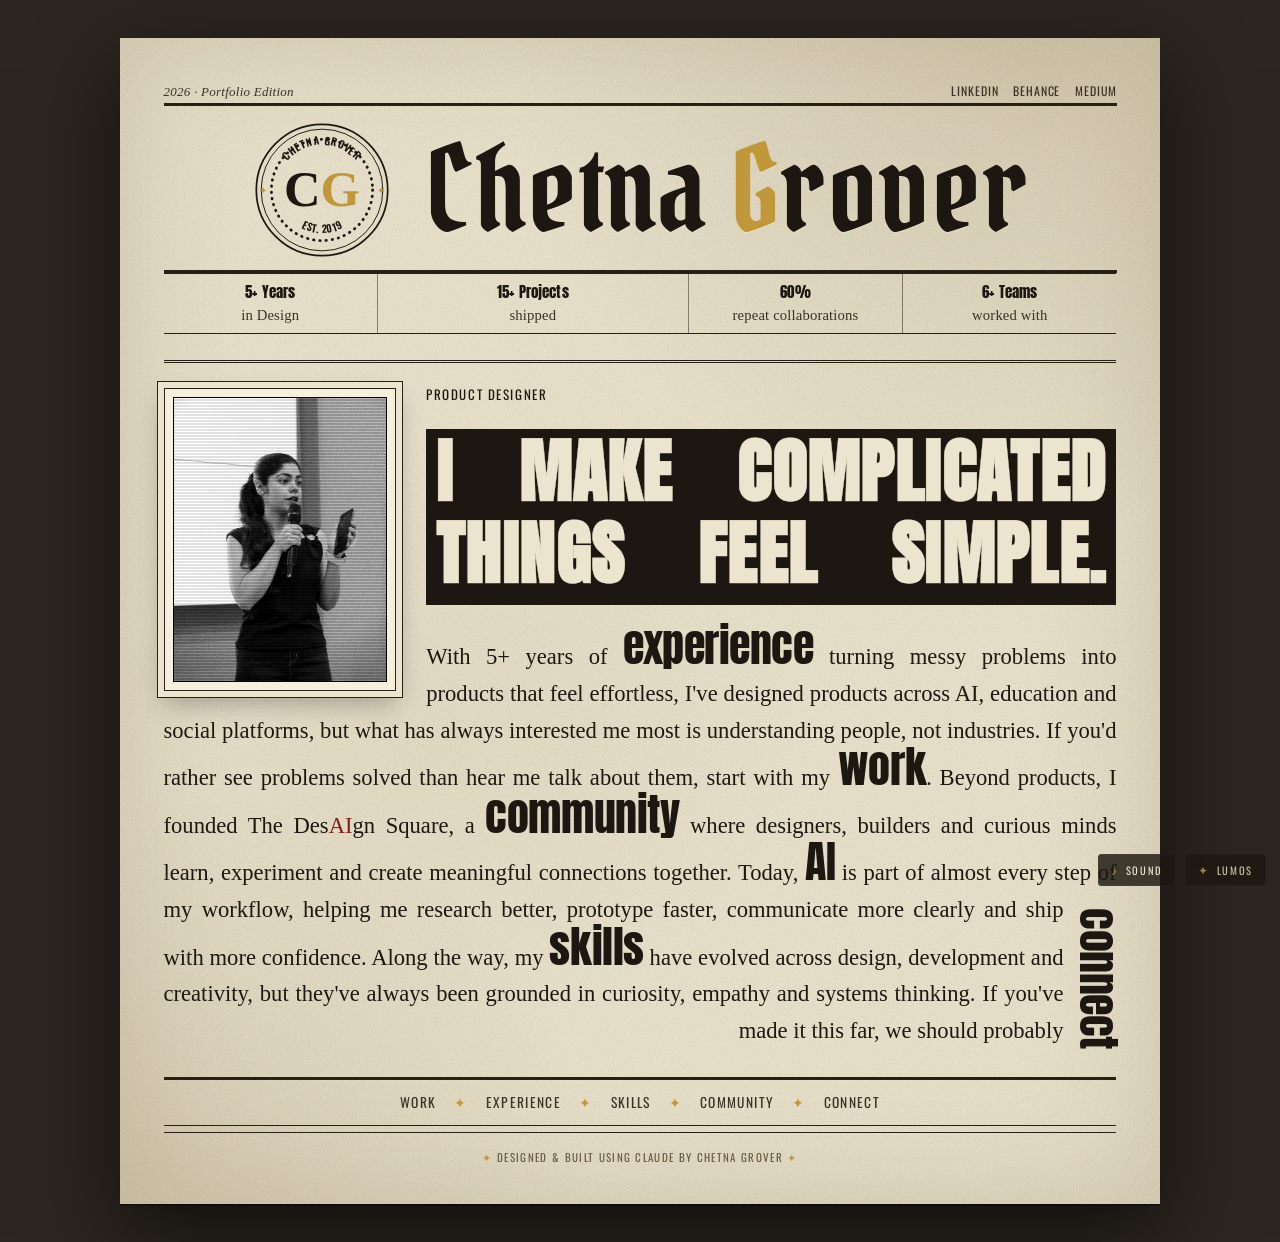
==== commit a47aeea7: "Revert content width to 1040px; keep the heading untouched Widening the measure to fill the closing " ====
--- a/index.html
+++ b/index.html
@@ -7,7 +7,7 @@
 <meta name="description" content="Chetna Grover, product designer with 5+ years building digital products across startups. Founder of The DesAIgn Square; currently exploring AI prototyping." />
 <link rel="preconnect" href="https://fonts.googleapis.com" />
 <link rel="preconnect" href="https://fonts.gstatic.com" crossorigin />
-<link rel="stylesheet" href="prophet.css?v=148" />
+<link rel="stylesheet" href="prophet.css?v=149" />
 </head>
 <body>
 <main class="sheet">
--- a/prophet.css
+++ b/prophet.css
@@ -36,8 +36,7 @@
   --gold:       #c0983a;   /* ornament: crest, stars, dividers, separators */
   --red:        #7c1f1a;   /* signal: the AI, wax seal, primary CTA */
 
-  --measure: 1240px;         /* the page's fixed content width; it never grows past this. tuned so the
-                                home closing line fills as a full justified row ending flush at "connect" */
+  --measure: 1040px;         /* the page's fixed content width; it never grows past this */
   --cvw:     min(1vw, 11.3px); /* a vw unit that stops growing once content hits max-width, so type never over-scales on wide monitors */
 
   /* - Type - */
@@ -442,12 +441,11 @@
   transition:transform .22s ease, text-shadow .22s ease}
 .connect-portal:hover::before{opacity:1;transition:opacity .22s ease}
 .frontlead .bigflow{border-top:0;padding-top:0;margin-top:clamp(6px,1vw,12px)}
-/* the closing line reads straight into the vertical CONNECT. At the capped
-   width the last row fills as a full justified line ending flush at the word
-   (text-align-last:justify, inherited). On narrower windows the sheet shrinks
-   and the tail can drop to a lone "probably" that justify cannot stretch, so
-   there we right-align it instead - it still lands flush against CONNECT. */
-@media (min-width:761px) and (max-width:1160px){ .frontlead .bigflow .ft{text-align-last:right} }
+/* the closing line reads straight into the vertical CONNECT. At this width the
+   tail wraps to a short final row that justify cannot fill without stretching a
+   few words across the whole measure, so we right-align it instead - the last
+   word lands flush against CONNECT with natural spacing, no yawning gaps. */
+@media (min-width:761px){ .frontlead .bigflow .ft{text-align-last:right} }
 .clearall{clear:both}
 @media (max-width:760px){
   .frontlead{display:flex;flex-direction:column;padding-top:clamp(10px,3vw,16px)}
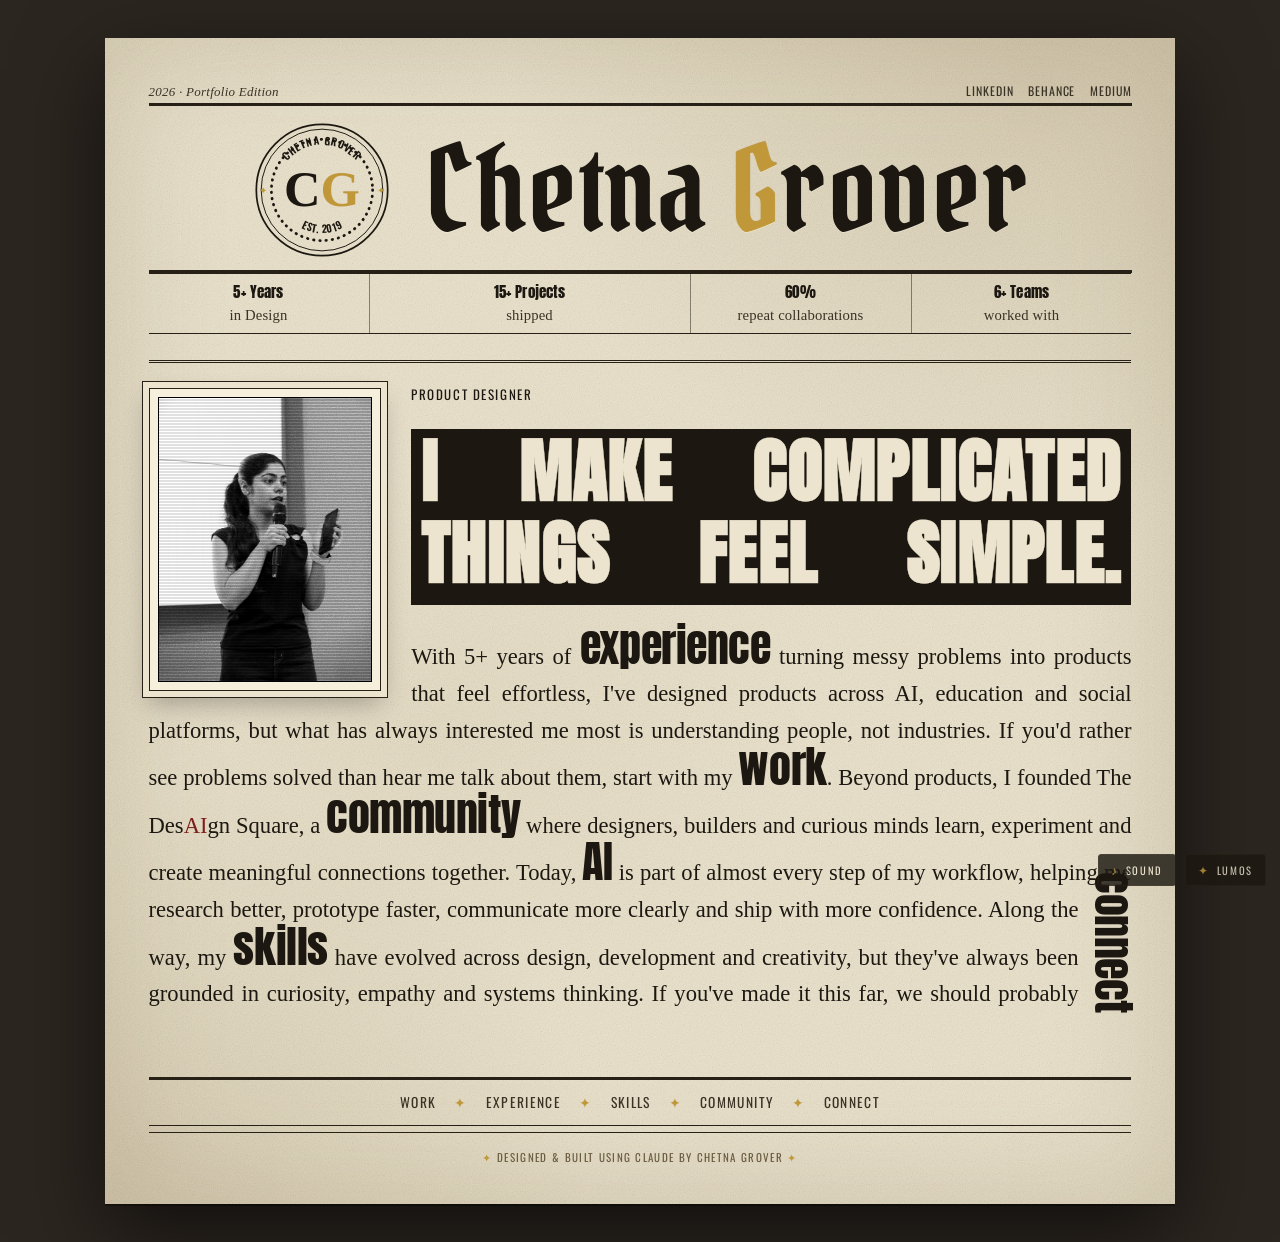
==== commit 312828b9: "Nudge width to 1070px so the whole paragraph justifies cleanly At 1040px the closing line wrapped to" ====
--- a/index.html
+++ b/index.html
@@ -7,7 +7,7 @@
 <meta name="description" content="Chetna Grover, product designer with 5+ years building digital products across startups. Founder of The DesAIgn Square; currently exploring AI prototyping." />
 <link rel="preconnect" href="https://fonts.googleapis.com" />
 <link rel="preconnect" href="https://fonts.gstatic.com" crossorigin />
-<link rel="stylesheet" href="prophet.css?v=149" />
+<link rel="stylesheet" href="prophet.css?v=150" />
 </head>
 <body>
 <main class="sheet">
--- a/prophet.css
+++ b/prophet.css
@@ -36,7 +36,9 @@
   --gold:       #c0983a;   /* ornament: crest, stars, dividers, separators */
   --red:        #7c1f1a;   /* signal: the AI, wax seal, primary CTA */
 
-  --measure: 1040px;         /* the page's fixed content width; it never grows past this */
+  --measure: 1070px;         /* the page's fixed content width; it never grows past this. nudged
+                                +30px from 1040 so the home closing line fills enough to justify
+                                cleanly, while the hero heading keeps its original two-line wrap */
   --cvw:     min(1vw, 11.3px); /* a vw unit that stops growing once content hits max-width, so type never over-scales on wide monitors */
 
   /* - Type - */
@@ -441,11 +443,12 @@
   transition:transform .22s ease, text-shadow .22s ease}
 .connect-portal:hover::before{opacity:1;transition:opacity .22s ease}
 .frontlead .bigflow{border-top:0;padding-top:0;margin-top:clamp(6px,1vw,12px)}
-/* the closing line reads straight into the vertical CONNECT. At this width the
-   tail wraps to a short final row that justify cannot fill without stretching a
-   few words across the whole measure, so we right-align it instead - the last
-   word lands flush against CONNECT with natural spacing, no yawning gaps. */
-@media (min-width:761px){ .frontlead .bigflow .ft{text-align-last:right} }
+/* at the capped width the whole paragraph justifies, last line included, so it
+   reads as one even block ending flush at the vertical CONNECT. On narrower
+   windows the sheet shrinks below the cap and the final row can drop to a lone
+   word that justify would stretch across the measure, so there we right-align
+   it instead - the last word still lands flush against CONNECT, no yawning gaps. */
+@media (min-width:761px) and (max-width:1269px){ .frontlead .bigflow .ft{text-align-last:right} }
 .clearall{clear:both}
 @media (max-width:760px){
   .frontlead{display:flex;flex-direction:column;padding-top:clamp(10px,3vw,16px)}
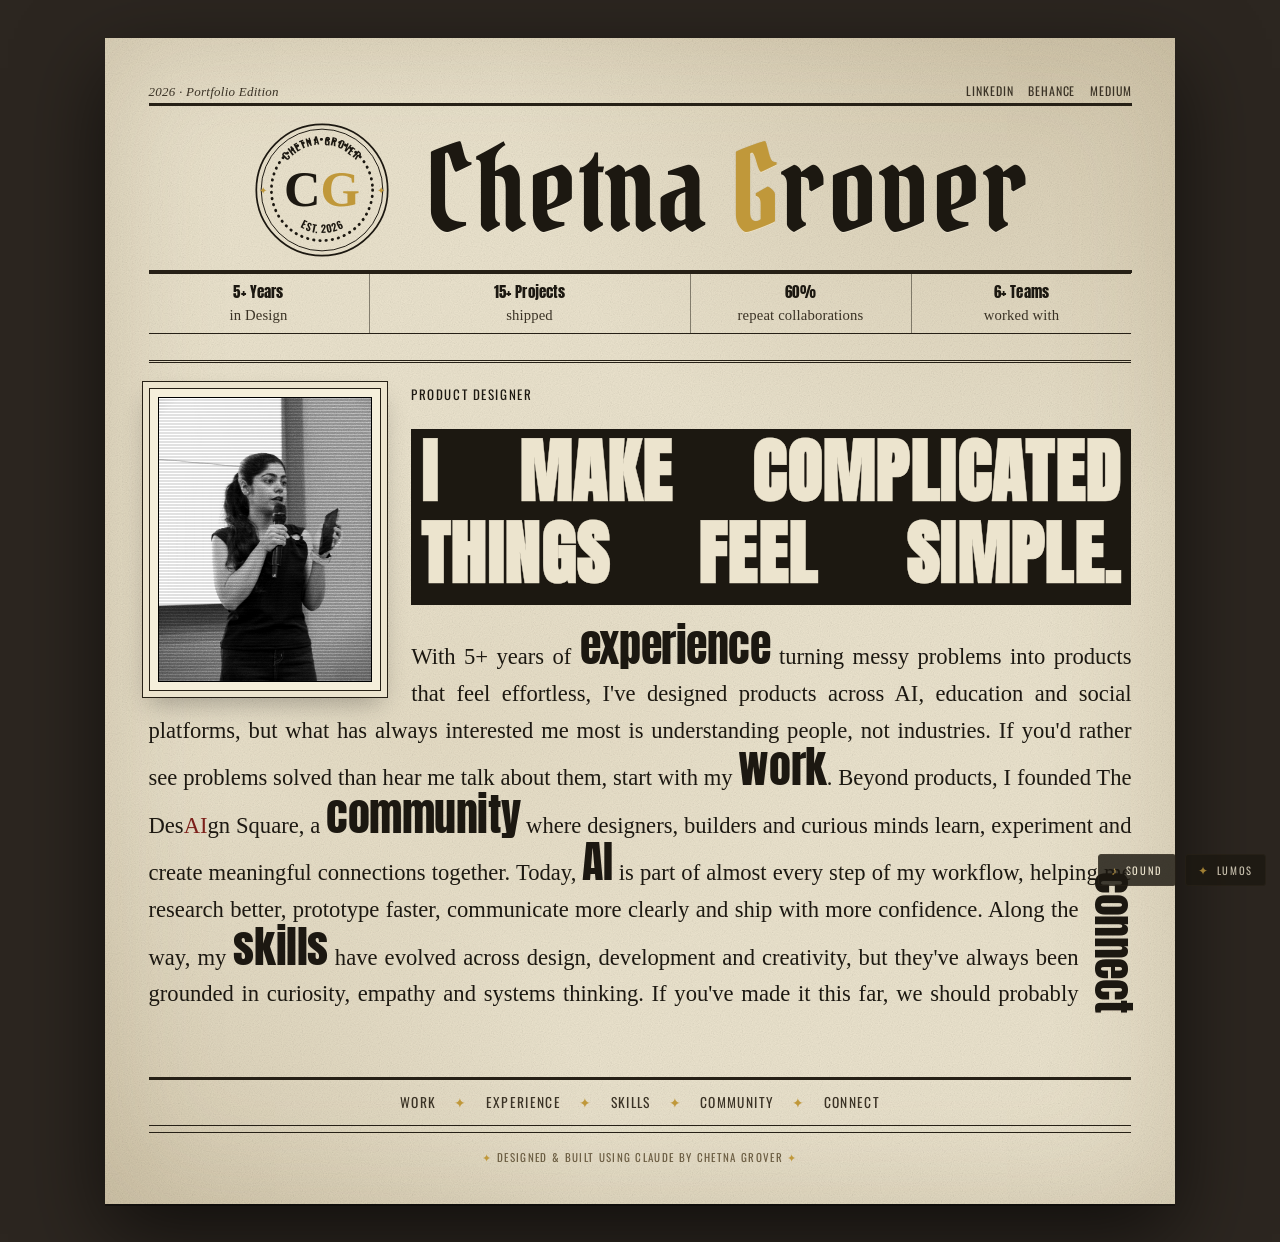
==== commit 7db133d4: "Update the crest seal date to EST. 2026 Co-Authored-By: Claude Opus 4.8 <noreply@anthropic.com>" ====
--- a/index.html
+++ b/index.html
@@ -34,7 +34,7 @@
           <circle class="ring thin" cx="65" cy="65" r="56.5"/>
           <circle class="beads" cx="65" cy="65" r="47"/>
           <text class="arc"><textPath href="#cgTop" startOffset="50%">CHETNA GROVER</textPath></text>
-          <text class="arc"><textPath href="#cgBot" startOffset="50%">EST. 2019</textPath></text>
+          <text class="arc"><textPath href="#cgBot" startOffset="50%">EST. 2026</textPath></text>
           <text class="star" x="10" y="65">✦</text>
           <text class="star" x="120" y="65">✦</text>
           <text class="mono" x="65" y="80">C<tspan class="g">G</tspan></text>
@@ -80,6 +80,6 @@
   <div class="colophon"><span class="star">✦</span> Designed &amp; built using Claude by Chetna Grover <span class="star">✦</span></div>
 
 </main>
-<script src="prophet.js?v=100" defer></script>
+<script src="prophet.js?v=101" defer></script>
 </body>
 </html>
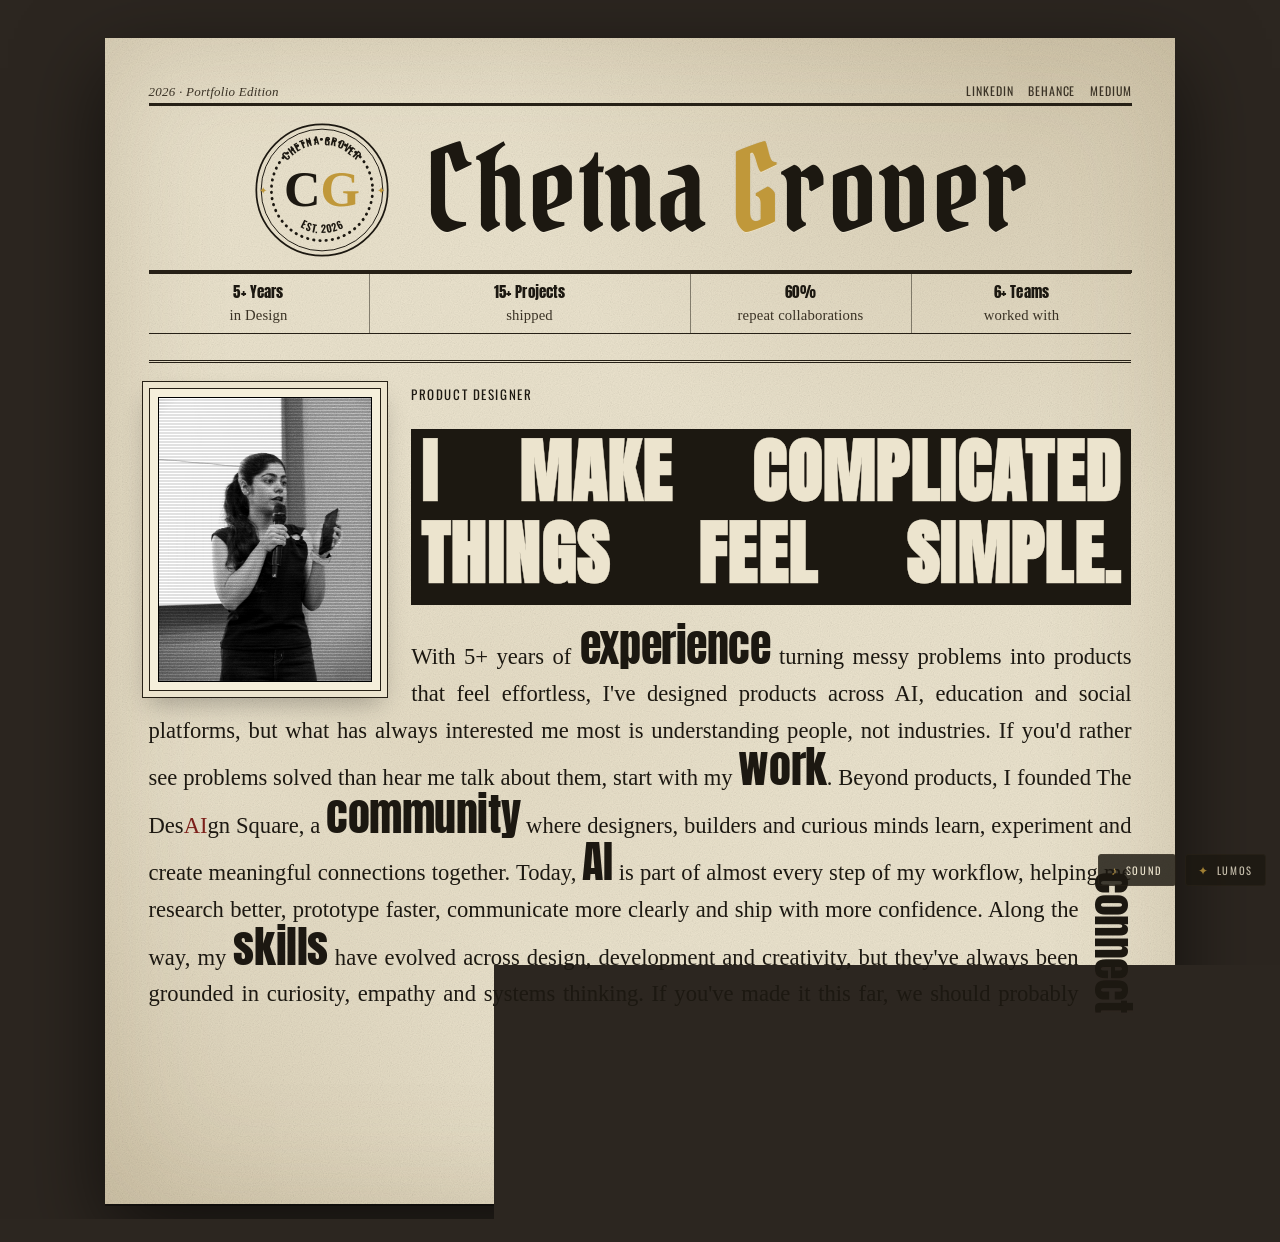
==== commit 585bcabf: "Add an original music-box motif on home arrival A soft, whimsical celesta phrase (our own melody, no" ====
--- a/index.html
+++ b/index.html
@@ -7,7 +7,7 @@
 <meta name="description" content="Chetna Grover, product designer with 5+ years building digital products across startups. Founder of The DesAIgn Square; currently exploring AI prototyping." />
 <link rel="preconnect" href="https://fonts.googleapis.com" />
 <link rel="preconnect" href="https://fonts.gstatic.com" crossorigin />
-<link rel="stylesheet" href="prophet.css?v=150" />
+<link rel="stylesheet" href="prophet.css?v=151" />
 </head>
 <body>
 <main class="sheet">
@@ -80,6 +80,6 @@
   <div class="colophon"><span class="star">✦</span> Designed &amp; built using Claude by Chetna Grover <span class="star">✦</span></div>
 
 </main>
-<script src="prophet.js?v=101" defer></script>
+<script src="prophet.js?v=102" defer></script>
 </body>
 </html>
--- a/prophet.css
+++ b/prophet.css
@@ -1204,13 +1204,13 @@
 /* =====================================================================
    A MEMORY  ·  the reusable project page (another edition of the paper)
    ===================================================================== */
-.memory{max-width:900px;margin:0 auto}
+.memory{max-width:900px;margin:clamp(22px,3.2vw,40px) auto 0}   /* clear the thick rule above, so the framed cover never touches it */
 .memory-lead{font-family:var(--f-serif);font-style:italic;text-align:left;color:var(--ink);
   font-size:clamp(18px,calc(2.2 * var(--cvw)),24px);line-height:1.5;margin:0 0 clamp(16px,2.4vw,28px)}
 .memory-photo{margin:0 0 clamp(18px,2.6vw,30px);font-size:clamp(20px,calc(3 * var(--cvw)),34px);line-height:0;
   box-shadow:0 0 0 6px var(--paper-lit),0 0 0 7px var(--rule),0 8px 22px rgba(24,16,6,.2)}
 .memory-body{columns:2;column-gap:clamp(22px,3vw,38px)}
-.memory-body p{font-family:var(--f-serif);font-size:clamp(15px,calc(1.65 * var(--cvw)),17px);line-height:1.62;
+.memory-body p{font-family:var(--f-serif);font-size:clamp(16px,calc(1.85 * var(--cvw)),20px);line-height:1.62;
   color:var(--ink-2);margin:0 0 1em;text-align:justify;hyphens:auto;break-inside:avoid}
 .memory-body p:first-child::first-letter{font-family:var(--f-display);float:left;
   font-size:3.1em;line-height:.68;padding:.05em .12em 0 0;color:var(--ink)}
@@ -1219,7 +1219,7 @@
   padding:14px 0;margin:clamp(20px,2.8vw,32px) 0 0}
 .memory-meta div{text-align:center}
 .memory-meta dt{font-family:var(--f-label);text-transform:uppercase;letter-spacing:.12em;font-size:10px;color:var(--red)}
-.memory-meta dd{font-family:var(--f-serif);font-size:15px;color:var(--ink);margin:.25em 0 0}
+.memory-meta dd{font-family:var(--f-serif);font-size:16px;color:var(--ink);margin:.25em 0 0}
 /* a clear call to see the full project elsewhere */
 .memory-cta{text-align:center;margin:clamp(22px,3.2vw,36px) 0 0}
 .project-link{display:inline-flex;align-items:center;gap:10px;text-decoration:none;
@@ -1574,9 +1574,9 @@
 .cs-head{font-family:var(--f-label);text-transform:uppercase;letter-spacing:.14em;
   font-size:clamp(12px,calc(1.4 * var(--cvw)),14px);color:var(--red);margin:0 0 .7em;
   padding-bottom:.45em;border-bottom:1px solid var(--rule)}
-.cs-text{font-family:var(--f-serif);font-size:clamp(15px,calc(1.6 * var(--cvw)),18px);line-height:1.6;color:var(--ink-2);margin:0}
+.cs-text{font-family:var(--f-serif);font-size:clamp(16px,calc(1.85 * var(--cvw)),20px);line-height:1.62;color:var(--ink-2);margin:0}
 .cs-list{list-style:none;margin:0;padding:0}
-.cs-list li{font-family:var(--f-serif);font-size:clamp(15px,calc(1.6 * var(--cvw)),17px);line-height:1.55;color:var(--ink-2);
+.cs-list li{font-family:var(--f-serif);font-size:clamp(16px,calc(1.75 * var(--cvw)),19px);line-height:1.6;color:var(--ink-2);
   padding:.55em 0 .55em 1.5em;position:relative}
 .cs-list li + li{border-top:1px solid rgba(38,32,22,.14)}
 .cs-list li::before{content:"-";position:absolute;left:0;top:.55em;color:var(--gold)}
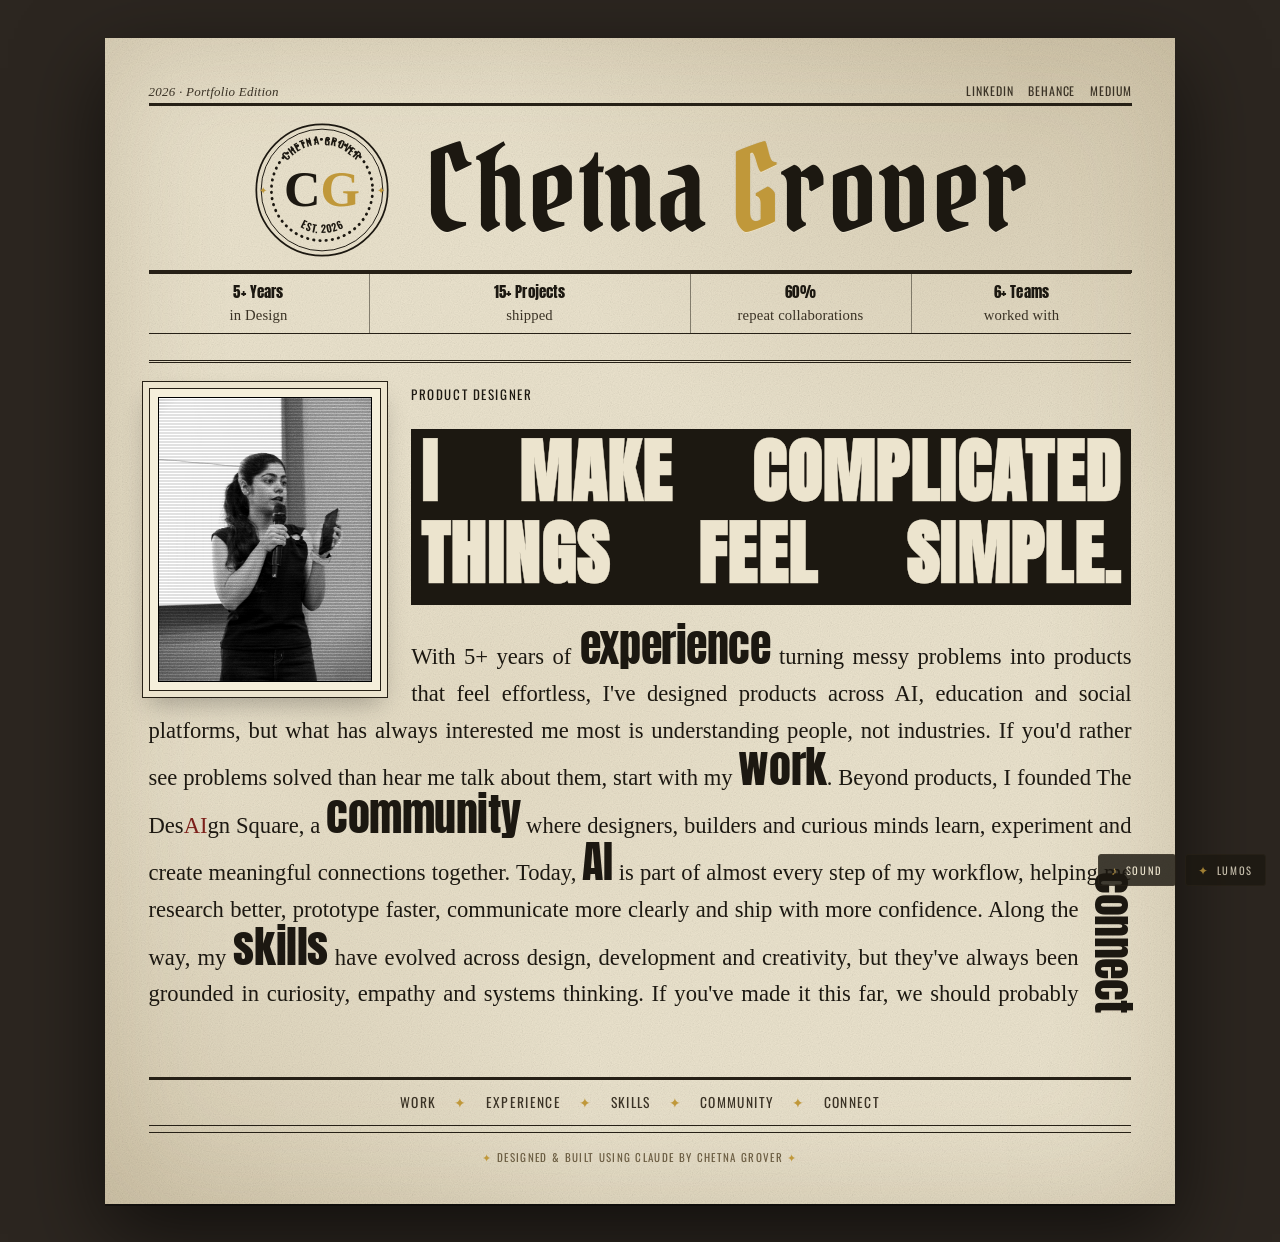
==== commit a4c97a4e: "Remove the home-arrival music motif Reverts the original music-box phrase and its arrival trigger; t" ====
--- a/index.html
+++ b/index.html
@@ -80,6 +80,6 @@
   <div class="colophon"><span class="star">✦</span> Designed &amp; built using Claude by Chetna Grover <span class="star">✦</span></div>
 
 </main>
-<script src="prophet.js?v=102" defer></script>
+<script src="prophet.js?v=103" defer></script>
 </body>
 </html>
